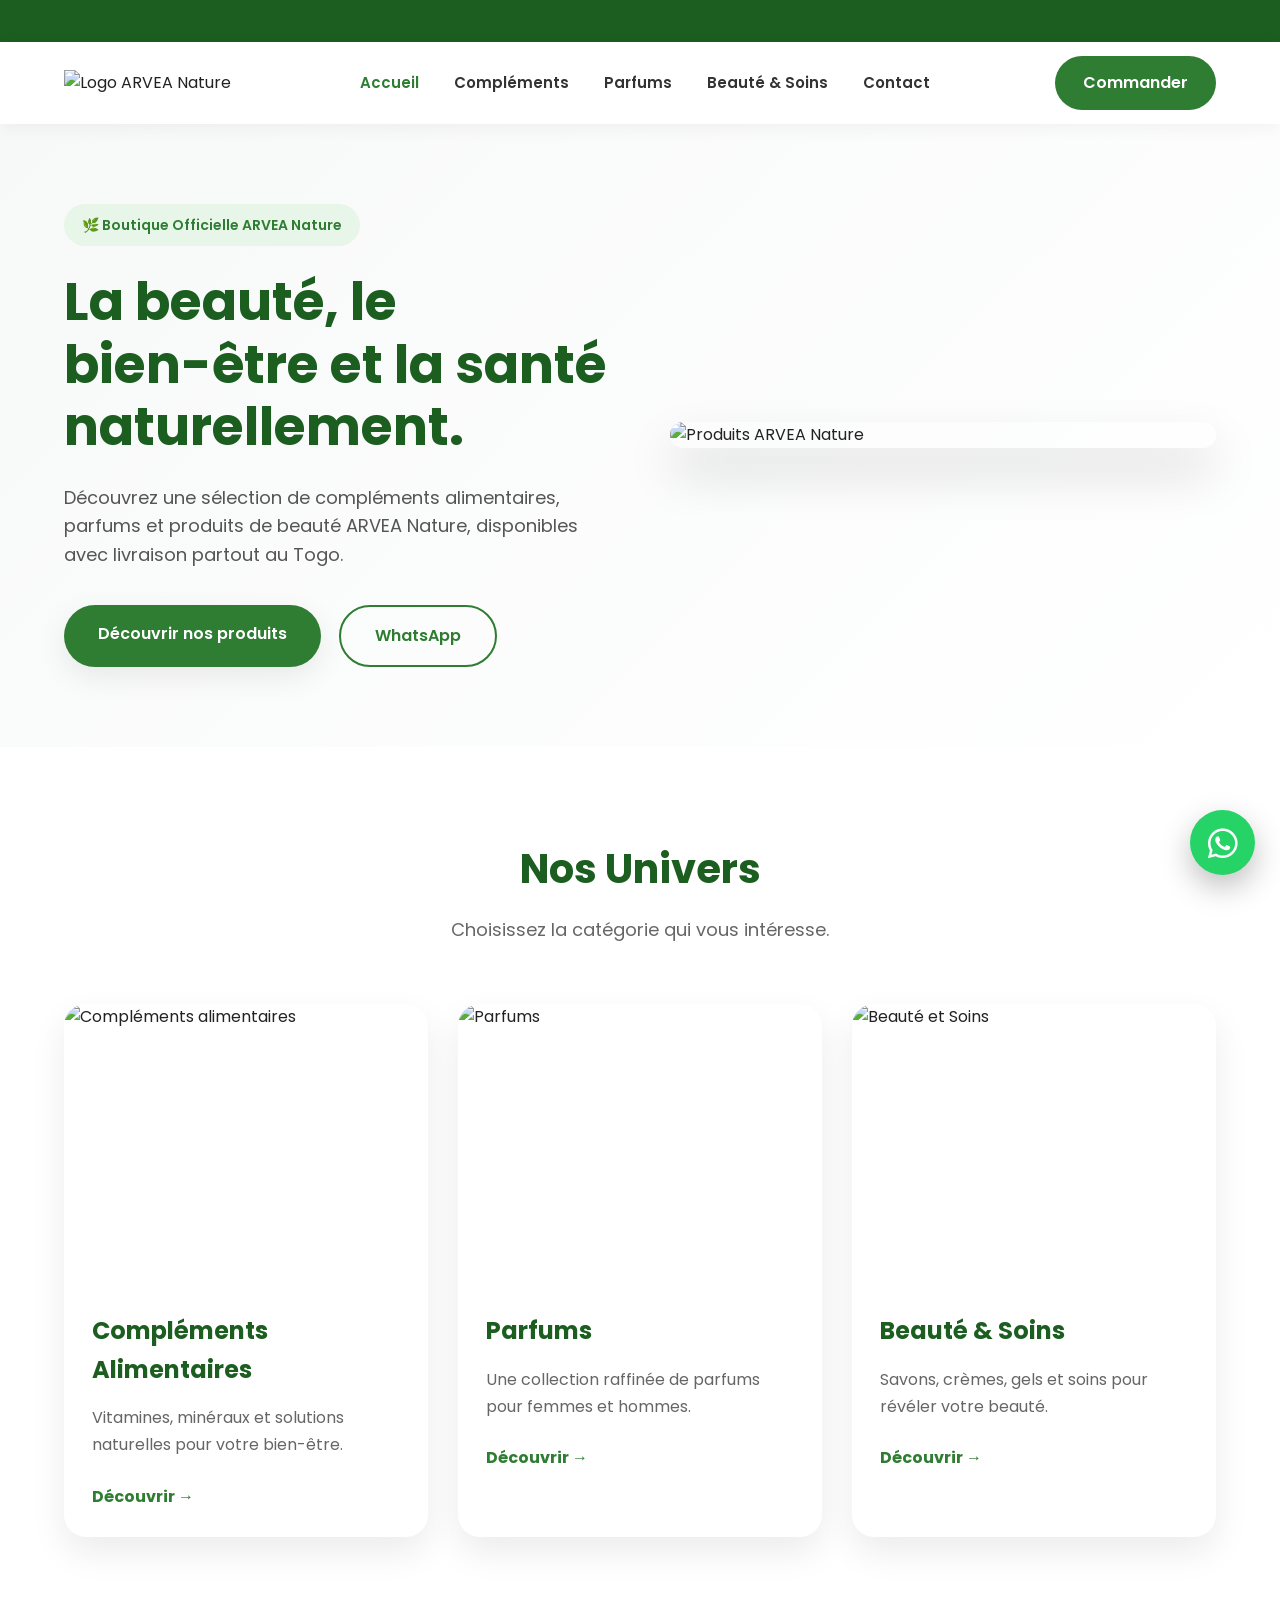
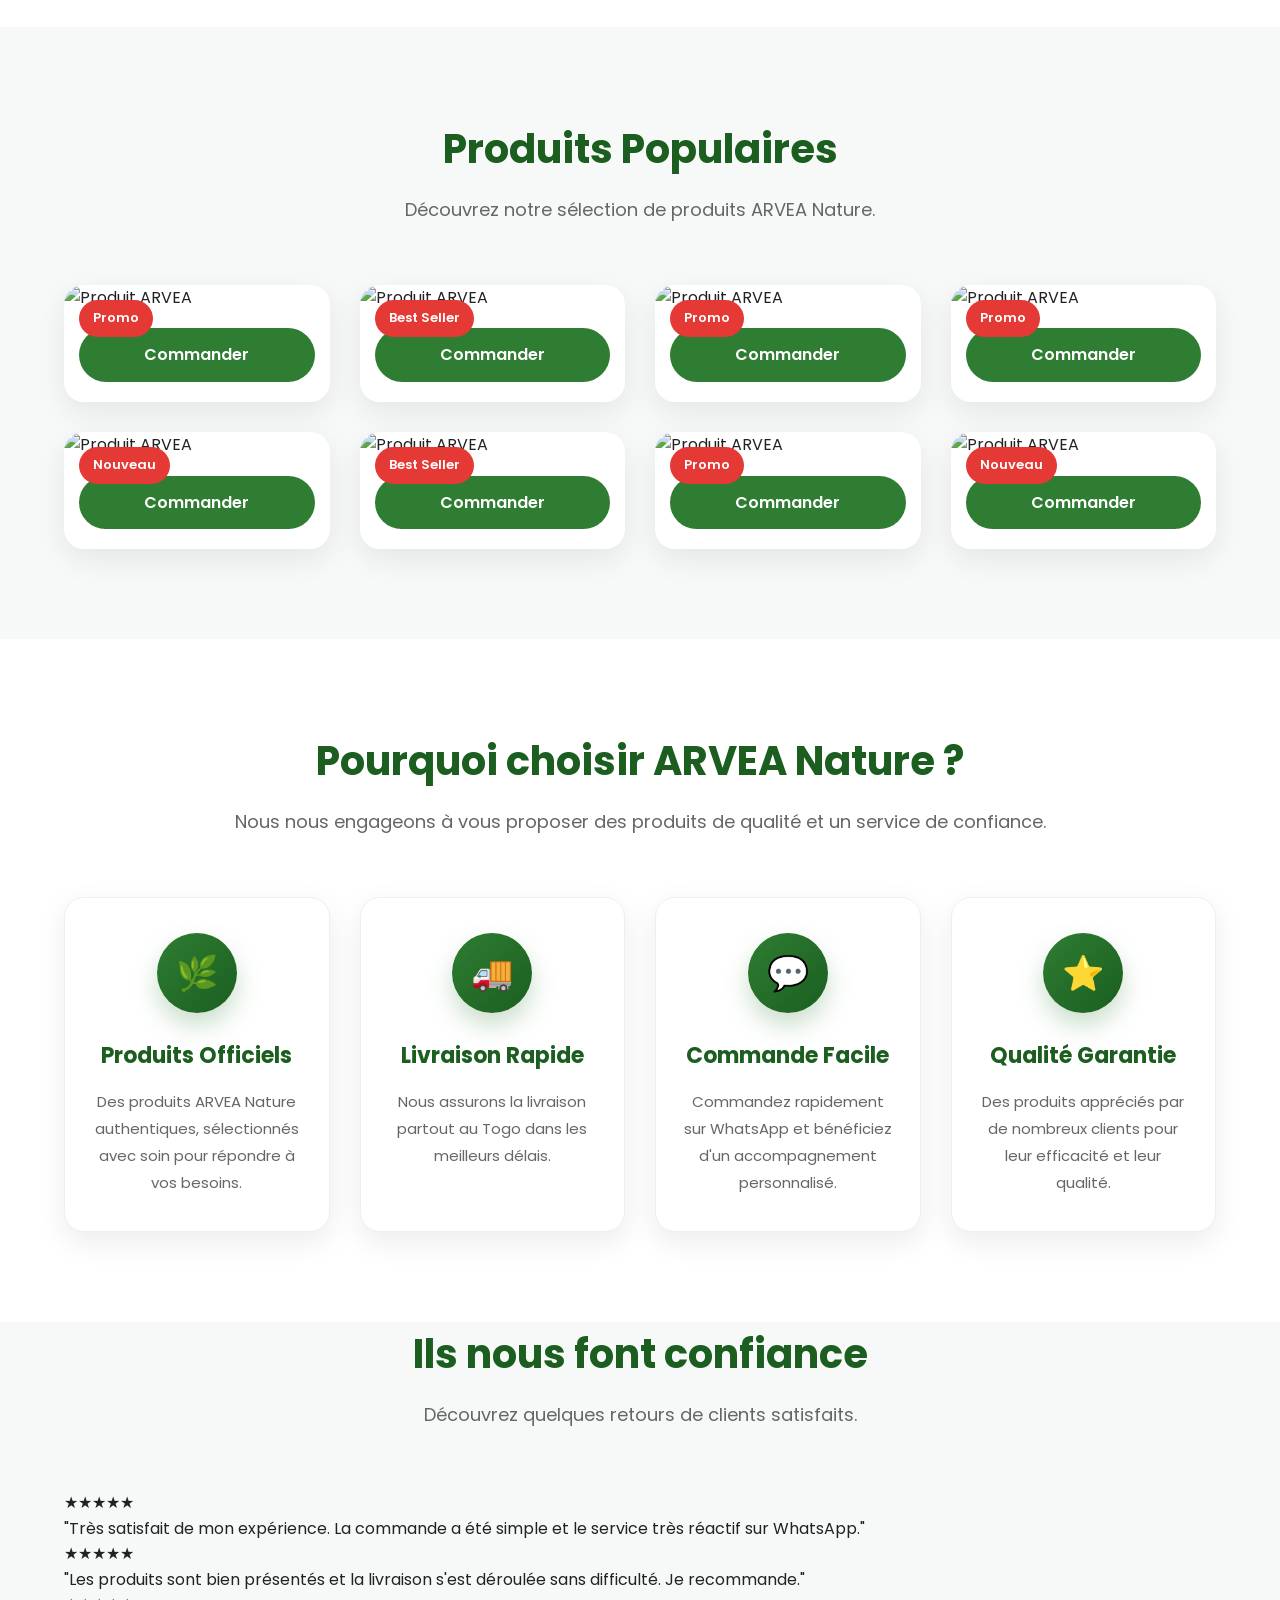
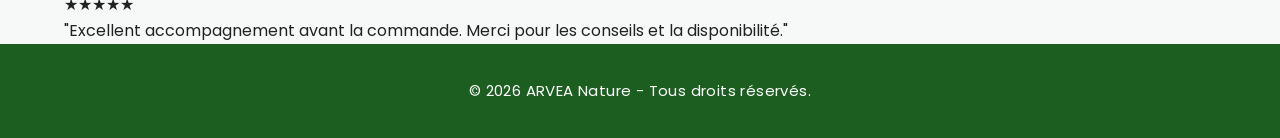
==== index.html @ e583e9f9 "Create testimonials section in index.html Added a testimonials section with client feedback." ====
<!DOCTYPE html>
<html lang="fr">

<head>

    <meta charset="UTF-8">

    <meta name="viewport" content="width=device-width, initial-scale=1.0">

    <meta name="description"
        content="Boutique officielle ARVEA Nature - Compléments alimentaires, parfums et produits de beauté.">

    <title>ARVEA Nature | Boutique Officielle</title>

    <!-- Google Font -->

    <link rel="preconnect" href="https://fonts.googleapis.com">

    <link rel="preconnect" href="https://fonts.gstatic.com" crossorigin>

    <link href="https://fonts.googleapis.com/css2?family=Poppins:wght@300;400;500;600;700;800&display=swap"
        rel="stylesheet">

    <!-- Font Awesome -->

    <link rel="stylesheet"
        href="https://cdnjs.cloudflare.com/ajax/libs/font-awesome/6.7.2/css/all.min.css">

    <!-- CSS -->

    <link rel="stylesheet" href="style.css">

</head>

<body>

    <!-- ========================= -->
    <!-- TOP BAR -->
    <!-- ========================= -->

    <div class="top-bar">

        <div class="marquee">

            🚚 Livraison partout au Togo et en Afrique • 💳 Paiement via Orange Money • 📱 Commande rapide sur WhatsApp

        </div>

    </div>

    <!-- ========================= -->
    <!-- HEADER -->
    <!-- ========================= -->

    <header class="header">

        <div class="container">

            <a href="index.html" class="logo">

                <img src="https://d1yei2z3i6k35z.cloudfront.net/18235197/6a51759d846155.13792058_Capture_d_%C3%A9cran_2026-07-10_223026-removebg-preview.png"
                    alt="Logo ARVEA Nature">

            </a>

            <nav class="navbar">

                <ul>

                    <li><a href="index.html" class="active">Accueil</a></li>

                    <li><a href="complements.html">Compléments</a></li>

                    <li><a href="parfums.html">Parfums</a></li>

                    <li><a href="beaute.html">Beauté & Soins</a></li>

                    <li><a href="contact.html">Contact</a></li>

                </ul>

            </nav>

            <a href="https://wa.me/22898530693" class="btn-header">

                Commander

            </a>

            <div class="menu-toggle">

                <i class="fas fa-bars"></i>

            </div>

        </div>

    </header>

    <!-- ========================= -->
    <!-- HERO -->
    <!-- ========================= -->

    <section class="hero">

        <div class="container hero-grid">

            <div class="hero-text">

                <span class="hero-badge">

                    🌿 Boutique Officielle ARVEA Nature

                </span>

                <h1>

                    La beauté, le bien-être et la santé naturellement.

                </h1>

                <p>

                    Découvrez une sélection de compléments alimentaires,
                    parfums et produits de beauté ARVEA Nature,
                    disponibles avec livraison partout au Togo.

                </p>

                <div class="hero-buttons">

                    <a href="complements.html" class="btn-primary">

                        Découvrir nos produits

                    </a>

                    <a href="https://wa.me/22898530693?text=Bonjour,%20je%20souhaite%20commander%20des%20produits%20ARVEA."
                        class="btn-secondary">

                        WhatsApp

                    </a>

                </div>

            </div>

            <div class="hero-image">

                <img src="https://d1yei2z3i6k35z.cloudfront.net/18235197/6a516822abced1.46729164_Captured%C3%A9cran2026-07-10183554.png"
                    alt="Produits ARVEA Nature">

            </div>

        </div>

    </section>

    <!-- ========================= -->
    <!-- CATEGORIES -->
    <!-- ========================= -->

    <section class="categories">

        <div class="container">

            <div class="section-title">

                <h2>Nos Univers</h2>

                <p>

                    Choisissez la catégorie qui vous intéresse.

                </p>

            </div>

            <div class="categories-grid">

                <!-- Compléments -->

                <a href="complements.html" class="category-card">

                    <img src="https://d1yei2z3i6k35z.cloudfront.net/18235197/6a5167ba910581.39737649_1.png"
                        alt="Compléments alimentaires">

                    <div class="category-content">

                        <h3>Compléments Alimentaires</h3>

                        <p>

                            Vitamines, minéraux et solutions naturelles pour votre bien-être.

                        </p>

                        <span>

                            Découvrir →

                        </span>

                    </div>

                </a>

                <!-- Parfums -->

                <a href="parfums.html" class="category-card">

                    <img src="https://d1yei2z3i6k35z.cloudfront.net/18235197/6a51682a87dfc5.06945783_SERVICE9.png"
                        alt="Parfums">

                    <div class="category-content">

                        <h3>Parfums</h3>

                        <p>

                            Une collection raffinée de parfums pour femmes et hommes.

                        </p>

                        <span>

                            Découvrir →

                        </span>

                    </div>

                </a>

                <!-- Beauté -->

                <a href="beaute.html" class="category-card">

                    <img src="https://d1yei2z3i6k35z.cloudfront.net/18235197/6a5168255b68c4.25529512_PROMOS5.png"
                        alt="Beauté et Soins">

                    <div class="category-content">

                        <h3>Beauté & Soins</h3>

                        <p>

                            Savons, crèmes, gels et soins pour révéler votre beauté.

                        </p>

                        <span>

                            Découvrir →

                        </span>

                    </div>

                </a>

            </div>

        </div>

    </section>
<!-- ========================= -->
<!-- PRODUITS POPULAIRES -->
<!-- ========================= -->

<section class="products">

    <div class="container">

        <div class="section-title">

            <h2>Produits Populaires</h2>

            <p>
                Découvrez notre sélection de produits ARVEA Nature.
            </p>

        </div>

        <div class="products-grid">

            <!-- Produit 1 -->

            <div class="product-card">

                <span class="badge-product">Promo</span>

                <img src="https://d1yei2z3i6k35z.cloudfront.net/18235197/6a516821efdbf4.58122501_Captured%C3%A9cran2026-07-08204516.png"
                    alt="Produit ARVEA">

                <a href="https://wa.me/22898530693?text=Bonjour,%20je%20souhaite%20commander%20ce%20produit."
                    class="product-btn">

                    Commander

                </a>

            </div>

            <!-- Produit 2 -->

            <div class="product-card">

                <span class="badge-product">Best Seller</span>

                <img src="https://d1yei2z3i6k35z.cloudfront.net/18235197/6a516821c893d1.35101778_Captured%C3%A9cran2026-07-08125105.png"
                    alt="Produit ARVEA">

                <a href="https://wa.me/22898530693?text=Bonjour,%20je%20souhaite%20commander%20ce%20produit."
                    class="product-btn">

                    Commander

                </a>

            </div>

            <!-- Produit 3 -->

            <div class="product-card">

                <span class="badge-product">Promo</span>

                <img src="https://d1yei2z3i6k35z.cloudfront.net/18235197/6a51681dcb7792.44714855_Captured%C3%A9cran2026-07-08124915.png"
                    alt="Produit ARVEA">

                <a href="https://wa.me/22898530693?text=Bonjour,%20je%20souhaite%20commander%20ce%20produit."
                    class="product-btn">

                    Commander

                </a>

            </div>

            <!-- Produit 4 -->

            <div class="product-card">

                <span class="badge-product">Promo</span>

                <img src="https://d1yei2z3i6k35z.cloudfront.net/18235197/6a516803d21889.00391906_Captured%C3%A9cran2026-07-08124733.png"
                    alt="Produit ARVEA">

                <a href="https://wa.me/22898530693?text=Bonjour,%20je%20souhaite%20commander%20ce%20produit."
                    class="product-btn">

                    Commander

                </a>

            </div>

            <!-- Produit 5 -->

            <div class="product-card">

                <span class="badge-product">Nouveau</span>

                <img src="https://d1yei2z3i6k35z.cloudfront.net/18235197/6a5167fc2c3ea6.64018022_Captured%C3%A9cran2026-07-08124559.png"
                    alt="Produit ARVEA">

                <a href="https://wa.me/22898530693?text=Bonjour,%20je%20souhaite%20commander%20ce%20produit."
                    class="product-btn">

                    Commander

                </a>

            </div>

            <!-- Produit 6 -->

            <div class="product-card">

                <span class="badge-product">Best Seller</span>

                <img src="https://d1yei2z3i6k35z.cloudfront.net/18235197/6a5167e305bcd2.45085469_Captured%C3%A9cran2026-07-08124043.png"
                    alt="Produit ARVEA">

                <a href="https://wa.me/22898530693?text=Bonjour,%20je%20souhaite%20commander%20ce%20produit."
                    class="product-btn">

                    Commander

                </a>

            </div>

            <!-- Produit 7 -->

            <div class="product-card">

                <span class="badge-product">Promo</span>

                <img src="https://d1yei2z3i6k35z.cloudfront.net/18235197/6a5167e2e6c421.94462316_Captured%C3%A9cran2026-07-08123655.png"
                    alt="Produit ARVEA">

                <a href="https://wa.me/22898530693?text=Bonjour,%20je%20souhaite%20commander%20ce%20produit."
                    class="product-btn">

                    Commander

                </a>

            </div>

            <!-- Produit 8 -->

            <div class="product-card">

                <span class="badge-product">Nouveau</span>

                <img src="https://d1yei2z3i6k35z.cloudfront.net/18235197/6a5167ba913256.57188955_Captured%C3%A9cran2026-07-08120129.png"
                    alt="Produit ARVEA">

                <a href="https://wa.me/22898530693?text=Bonjour,%20je%20souhaite%20commander%20ce%20produit."
                    class="product-btn">

                    Commander

                </a>

            </div>

        </div>

    </div>

</section>
    <!-- ========================= -->
<!-- POURQUOI CHOISIR ARVEA -->
<!-- ========================= -->

<section class="why-arvea">

    <div class="container">

        <div class="section-title">

            <h2>Pourquoi choisir ARVEA Nature ?</h2>

            <p>
                Nous nous engageons à vous proposer des produits de qualité et un service de confiance.
            </p>

        </div>

        <div class="why-grid">

            <div class="why-card">

                <div class="why-icon">
                    🌿
                </div>

                <h3>Produits Officiels</h3>

                <p>
                    Des produits ARVEA Nature authentiques, sélectionnés avec soin pour répondre à vos besoins.
                </p>

            </div>

            <div class="why-card">

                <div class="why-icon">
                    🚚
                </div>

                <h3>Livraison Rapide</h3>

                <p>
                    Nous assurons la livraison partout au Togo dans les meilleurs délais.
                </p>

            </div>

            <div class="why-card">

                <div class="why-icon">
                    💬
                </div>

                <h3>Commande Facile</h3>

                <p>
                    Commandez rapidement sur WhatsApp et bénéficiez d'un accompagnement personnalisé.
                </p>

            </div>

            <div class="why-card">

                <div class="why-icon">
                    ⭐
                </div>

                <h3>Qualité Garantie</h3>

                <p>
                    Des produits appréciés par de nombreux clients pour leur efficacité et leur qualité.
                </p>

            </div>

        </div>

    </div>

</section>
    <!-- ========================= -->
<!-- TEMOIGNAGES -->
<!-- ========================= -->

<section class="testimonials">

    <div class="container">

        <div class="section-title">

            <h2>Ils nous font confiance</h2>

            <p>

                Découvrez quelques retours de clients satisfaits.

            </p>

        </div>

        <div class="testimonials-grid">

            <div class="testimonial-card">

                <div class="stars">★★★★★</div>

                <p>

                    "Très satisfait de mon expérience. La commande a été simple et le service très réactif sur WhatsApp."

                </p>

            </div>

            <div class="testimonial-card">

                <div class="stars">★★★★★</div>

                <p>

                    "Les produits sont bien présentés et la livraison s'est déroulée sans difficulté. Je recommande."

                </p>

            </div>

            <div class="testimonial-card">

                <div class="stars">★★★★★</div>

                <p>

                    "Excellent accompagnement avant la commande. Merci pour les conseils et la disponibilité."

                </p>

            </div>

        </div>

    </div>

</section>
    <!-- ========================= -->
    <!-- FOOTER -->
    <!-- ========================= -->

    <footer class="footer">

        <div class="container">

            <p>

                © 2026 ARVEA Nature - Tous droits réservés.

            </p>

        </div>

    </footer>

    <script src="script.js"></script>

</body>

</html>
---- style.css ----
/* =====================================================
   ARVEA NATURE
   STYLE.CSS
   VERSION 1
===================================================== */

/* ==========================
   RESET
========================== */

*{
    margin:0;
    padding:0;
    box-sizing:border-box;
}

html{
    scroll-behavior:smooth;
}

body{
    font-family:'Poppins',sans-serif;
    background:#F7F9F8;
    color:#222;
    line-height:1.6;
}

img{
    max-width:100%;
    display:block;
}

a{
    text-decoration:none;
    color:inherit;
}

ul{
    list-style:none;
}

/* ==========================
   VARIABLES
========================== */

:root{

    --green:#2E7D32;
    --green-dark:#1B5E20;
    --light:#F7F9F8;
    --white:#FFFFFF;
    --text:#222222;
    --shadow:0 10px 30px rgba(0,0,0,.08);
    --radius:18px;
    --transition:.35s ease;

}

/* ==========================
   CONTAINER
========================== */

.container{

    width:90%;
    max-width:1200px;
    margin:auto;

}

/* ==========================
   TOP BAR
========================== */

.top-bar{

    background:var(--green-dark);
    color:#fff;

    overflow:hidden;

    height:42px;

    display:flex;

    align-items:center;

    white-space:nowrap;

}

.marquee{

    display:inline-block;

    padding-left:100%;

    animation:marquee 18s linear infinite;

    font-size:14px;

    font-weight:500;

}

@keyframes marquee{

    0%{

        transform:translateX(0);

    }

    100%{

        transform:translateX(-180%);

    }

}

/* ==========================
   HEADER
========================== */

.header{

    position:sticky;

    top:0;

    z-index:999;

    background:#fff;

    box-shadow:0 4px 18px rgba(0,0,0,.05);

}

.header .container{

    display:flex;

    align-items:center;

    justify-content:space-between;

    min-height:82px;

}

.logo img{

    width:170px;

}

/* ==========================
   NAVIGATION
========================== */

.navbar ul{

    display:flex;

    align-items:center;

    gap:35px;

}

.navbar a{

    font-size:15px;

    font-weight:600;

    color:#333;

    transition:var(--transition);

}

.navbar a:hover{

    color:var(--green);

}

.navbar .active{

    color:var(--green);

}

/* ==========================
   HEADER BUTTON
========================== */

.btn-header{

    background:var(--green);

    color:#fff;

    padding:14px 28px;

    border-radius:50px;

    font-weight:600;

    transition:var(--transition);

}

.btn-header:hover{

    background:var(--green-dark);

    transform:translateY(-2px);

}

/* ==========================
   MENU MOBILE
========================== */

.menu-toggle{

    display:none;

    font-size:26px;

    cursor:pointer;

}

/* =====================================================
   HERO
===================================================== */

.hero{

    padding:80px 0;

    background:linear-gradient(135deg,#F7F9F8 0%,#FFFFFF 100%);

}

.hero-grid{

    display:grid;

    grid-template-columns:1fr 1fr;

    align-items:center;

    gap:60px;

}

.hero-text{

    animation:fadeLeft .8s ease;

}

.hero-badge{

    display:inline-block;

    background:#E8F5E9;

    color:var(--green);

    padding:10px 18px;

    border-radius:50px;

    font-weight:600;

    font-size:14px;

    margin-bottom:25px;

}

.hero h1{

    font-size:52px;

    line-height:1.2;

    color:var(--green-dark);

    margin-bottom:25px;

    font-weight:700;

}

.hero p{

    font-size:18px;

    color:#555;

    margin-bottom:35px;

}

.hero-buttons{

    display:flex;

    gap:18px;

    flex-wrap:wrap;

}

.btn-primary{

    background:var(--green);

    color:#fff;

    padding:16px 34px;

    border-radius:50px;

    font-weight:600;

    transition:var(--transition);

    box-shadow:var(--shadow);

}

.btn-primary:hover{

    background:var(--green-dark);

    transform:translateY(-4px);

}

.btn-secondary{

    border:2px solid var(--green);

    color:var(--green);

    padding:16px 34px;

    border-radius:50px;

    font-weight:600;

    transition:var(--transition);

}

.btn-secondary:hover{

    background:var(--green);

    color:#fff;

}

.hero-image{

    animation:fadeRight .8s ease;

}

.hero-image img{

    width:100%;

    border-radius:25px;

    box-shadow:0 25px 50px rgba(0,0,0,.15);

    transition:.5s;

}

.hero-image img:hover{

    transform:scale(1.03);

}

/* ==========================
   ANIMATIONS
========================== */

@keyframes fadeLeft{

    from{

        opacity:0;

        transform:translateX(-40px);

    }

    to{

        opacity:1;

        transform:translateX(0);

    }

}

@keyframes fadeRight{

    from{

        opacity:0;

        transform:translateX(40px);

    }

    to{

        opacity:1;

        transform:translateX(0);

    }

}

/* ==========================
   HERO RESPONSIVE
========================== */

@media(max-width:991px){

    .hero{

        padding:60px 0;

    }

    .hero-grid{

        grid-template-columns:1fr;

        text-align:center;

    }

    .hero h1{

        font-size:40px;

    }

    .hero-buttons{

        justify-content:center;

    }

}

@media(max-width:768px){

    .hero h1{

        font-size:32px;

    }

    .hero p{

        font-size:16px;

    }

    .hero-image{

        margin-top:30px;

    }

}

@media(max-width:480px){

    .hero{

        padding:45px 0;

    }

    .hero h1{

        font-size:28px;

    }

    .hero-buttons{

        flex-direction:column;

    }

    .btn-primary,

    .btn-secondary{

        width:100%;

        text-align:center;

    }

}

/* =====================================================
   CATEGORIES
===================================================== */

.categories{

    padding:90px 0;

    background:#ffffff;

}

.section-title{

    text-align:center;

    margin-bottom:60px;

}

.section-title h2{

    font-size:40px;

    color:var(--green-dark);

    margin-bottom:15px;

    font-weight:700;

}

.section-title p{

    color:#666;

    font-size:18px;

}

.categories-grid{

    display:grid;

    grid-template-columns:repeat(3,1fr);

    gap:30px;

}

.category-card{

    background:#fff;

    border-radius:22px;

    overflow:hidden;

    box-shadow:0 15px 35px rgba(0,0,0,.08);

    transition:all .35s ease;

}

.category-card:hover{

    transform:translateY(-10px);

    box-shadow:0 25px 50px rgba(0,0,0,.15);

}

.category-card img{

    width:100%;

    height:280px;

    object-fit:cover;

    transition:.45s;

}

.category-card:hover img{

    transform:scale(1.06);

}

.category-content{

    padding:28px;

}

.category-content h3{

    font-size:24px;

    color:var(--green-dark);

    margin-bottom:15px;

}

.category-content p{

    color:#666;

    margin-bottom:25px;

    line-height:1.7;

}

.category-content span{

    display:inline-block;

    color:var(--green);

    font-weight:700;

    transition:.3s;

}

.category-card:hover span{

    transform:translateX(8px);

}

/* =====================================================
   FOOTER
===================================================== */

.footer{

    background:var(--green-dark);

    color:#fff;

    padding:35px 0;

    text-align:center;

}

.footer p{

    font-size:15px;

    letter-spacing:.4px;

}

/* =====================================================
   RESPONSIVE
===================================================== */

@media (max-width:1100px){

    .categories-grid{

        grid-template-columns:repeat(2,1fr);

    }

}

@media (max-width:991px){

    .navbar{

        display:none;

    }

    .menu-toggle{

        display:block;

        color:var(--green-dark);

    }

    .btn-header{

        display:none;

    }

}

@media (max-width:768px){

    .categories{

        padding:70px 0;

    }

    .section-title h2{

        font-size:32px;

    }

    .section-title p{

        font-size:16px;

    }

    .categories-grid{

        grid-template-columns:1fr;

        gap:25px;

    }

    .category-card img{

        height:240px;

    }

}

@media (max-width:480px){

    .logo img{

        width:135px;

    }

    .top-bar{

        height:38px;

    }

    .marquee{

        font-size:13px;

    }

    .section-title h2{

        font-size:28px;

    }

    .category-content{

        padding:22px;

    }

    .category-content h3{

        font-size:22px;

    }

    .footer{

        padding:28px 0;

    }

}

/* =====================================================
   COMPLEMENT VERSION 1
===================================================== */

/* HEADER AU SCROLL */

.header-scroll{

    box-shadow:0 10px 30px rgba(0,0,0,.12);

    transition:.35s;

}

/* MENU MOBILE */

@media(max-width:991px){

    .navbar{

        position:absolute;

        top:82px;

        left:0;

        width:100%;

        background:#ffffff;

        display:none;

        padding:25px;

        box-shadow:0 12px 30px rgba(0,0,0,.08);

    }

    .navbar.mobile-active{

        display:block;

    }

    .navbar ul{

        display:flex;

        flex-direction:column;

        gap:20px;

    }

}

/* ANIMATIONS */

.hidden{

    opacity:0;

    transform:translateY(50px);

    transition:.8s;

}

.show{

    opacity:1;

    transform:translateY(0);

}

/* WHATSAPP FLOTTANT */

.whatsapp-float{

    position:fixed;

    right:25px;

    bottom:25px;

    width:65px;

    height:65px;

    border-radius:50%;

    background:#25D366;

    color:#fff;

    display:flex;

    justify-content:center;

    align-items:center;

    font-size:34px;

    box-shadow:0 12px 30px rgba(0,0,0,.25);

    z-index:99999;

    transition:.35s;

}

.whatsapp-float:hover{

    transform:scale(1.12);

}

/* PETITE ANIMATION */

.category-card{

    animation:fadeUp .8s ease;

}

@keyframes fadeUp{

    from{

        opacity:0;

        transform:translateY(30px);

    }

    to{

        opacity:1;

        transform:translateY(0);

    }

}

/* =====================================================
   PRODUITS POPULAIRES
===================================================== */

.products{

    padding:90px 0;

    background:#F7F9F8;

}

.products-grid{

    display:grid;

    grid-template-columns:repeat(4,1fr);

    gap:30px;

    margin-top:50px;

}

.product-card{

    background:#fff;

    border-radius:20px;

    overflow:hidden;

    box-shadow:0 10px 30px rgba(0,0,0,.08);

    transition:.35s ease;

    position:relative;

}

.product-card:hover{

    transform:translateY(-8px);

    box-shadow:0 20px 45px rgba(0,0,0,.15);

}

.product-card img{

    width:100%;

    display:block;

    transition:.4s;

}

.product-card:hover img{

    transform:scale(1.04);

}

.badge-product{

    position:absolute;

    top:15px;

    left:15px;

    background:#E53935;

    color:#fff;

    padding:8px 14px;

    border-radius:30px;

    font-size:13px;

    font-weight:600;

    z-index:2;

}

.product-btn{

    display:block;

    width:calc(100% - 30px);

    margin:18px auto 20px;

    text-align:center;

    background:var(--green);

    color:#fff;

    padding:14px;

    border-radius:50px;

    font-weight:600;

    transition:.35s;

}

.product-btn:hover{

    background:var(--green-dark);

    transform:translateY(-2px);

}

/* ==========================
   RESPONSIVE
========================== */

@media(max-width:1100px){

    .products-grid{

        grid-template-columns:repeat(3,1fr);

    }

}

@media(max-width:900px){

    .products-grid{

        grid-template-columns:repeat(2,1fr);

    }

}

@media(max-width:600px){

    .products{

        padding:70px 0;

    }

    .products-grid{

        grid-template-columns:1fr;

        gap:25px;

    }

}

/* =====================================================
   POURQUOI CHOISIR ARVEA
===================================================== */

.why-arvea{

    padding:90px 0;

    background:#ffffff;

}

.why-grid{

    display:grid;

    grid-template-columns:repeat(4,1fr);

    gap:30px;

    margin-top:50px;

}

.why-card{

    background:#fff;

    padding:35px 25px;

    text-align:center;

    border-radius:20px;

    box-shadow:0 10px 30px rgba(0,0,0,.08);

    transition:.35s ease;

    border:1px solid #edf1ee;

}

.why-card:hover{

    transform:translateY(-8px);

    box-shadow:0 20px 45px rgba(0,0,0,.15);

}

.why-icon{

    width:80px;

    height:80px;

    margin:0 auto 25px;

    border-radius:50%;

    background:linear-gradient(135deg,var(--green),var(--green-dark));

    display:flex;

    justify-content:center;

    align-items:center;

    font-size:34px;

    color:#fff;

    box-shadow:0 12px 25px rgba(46,125,50,.25);

}

.why-card h3{

    color:var(--green-dark);

    font-size:22px;

    margin-bottom:15px;

}

.why-card p{

    color:#666;

    line-height:1.8;

    font-size:15px;

}

/* ==========================
   RESPONSIVE
========================== */

@media(max-width:1100px){

    .why-grid{

        grid-template-columns:repeat(2,1fr);

    }

}

@media(max-width:650px){

    .why-arvea{

        padding:70px 0;

    }

    .why-grid{

        grid-template-columns:1fr;

        gap:25px;

    }

    .why-card{

        padding:30px 20px;

    }

    .why-icon{

        width:70px;

        height:70px;

        font-size:30px;

    }

    .why-card h3{

        font-size:20px;

    }

}
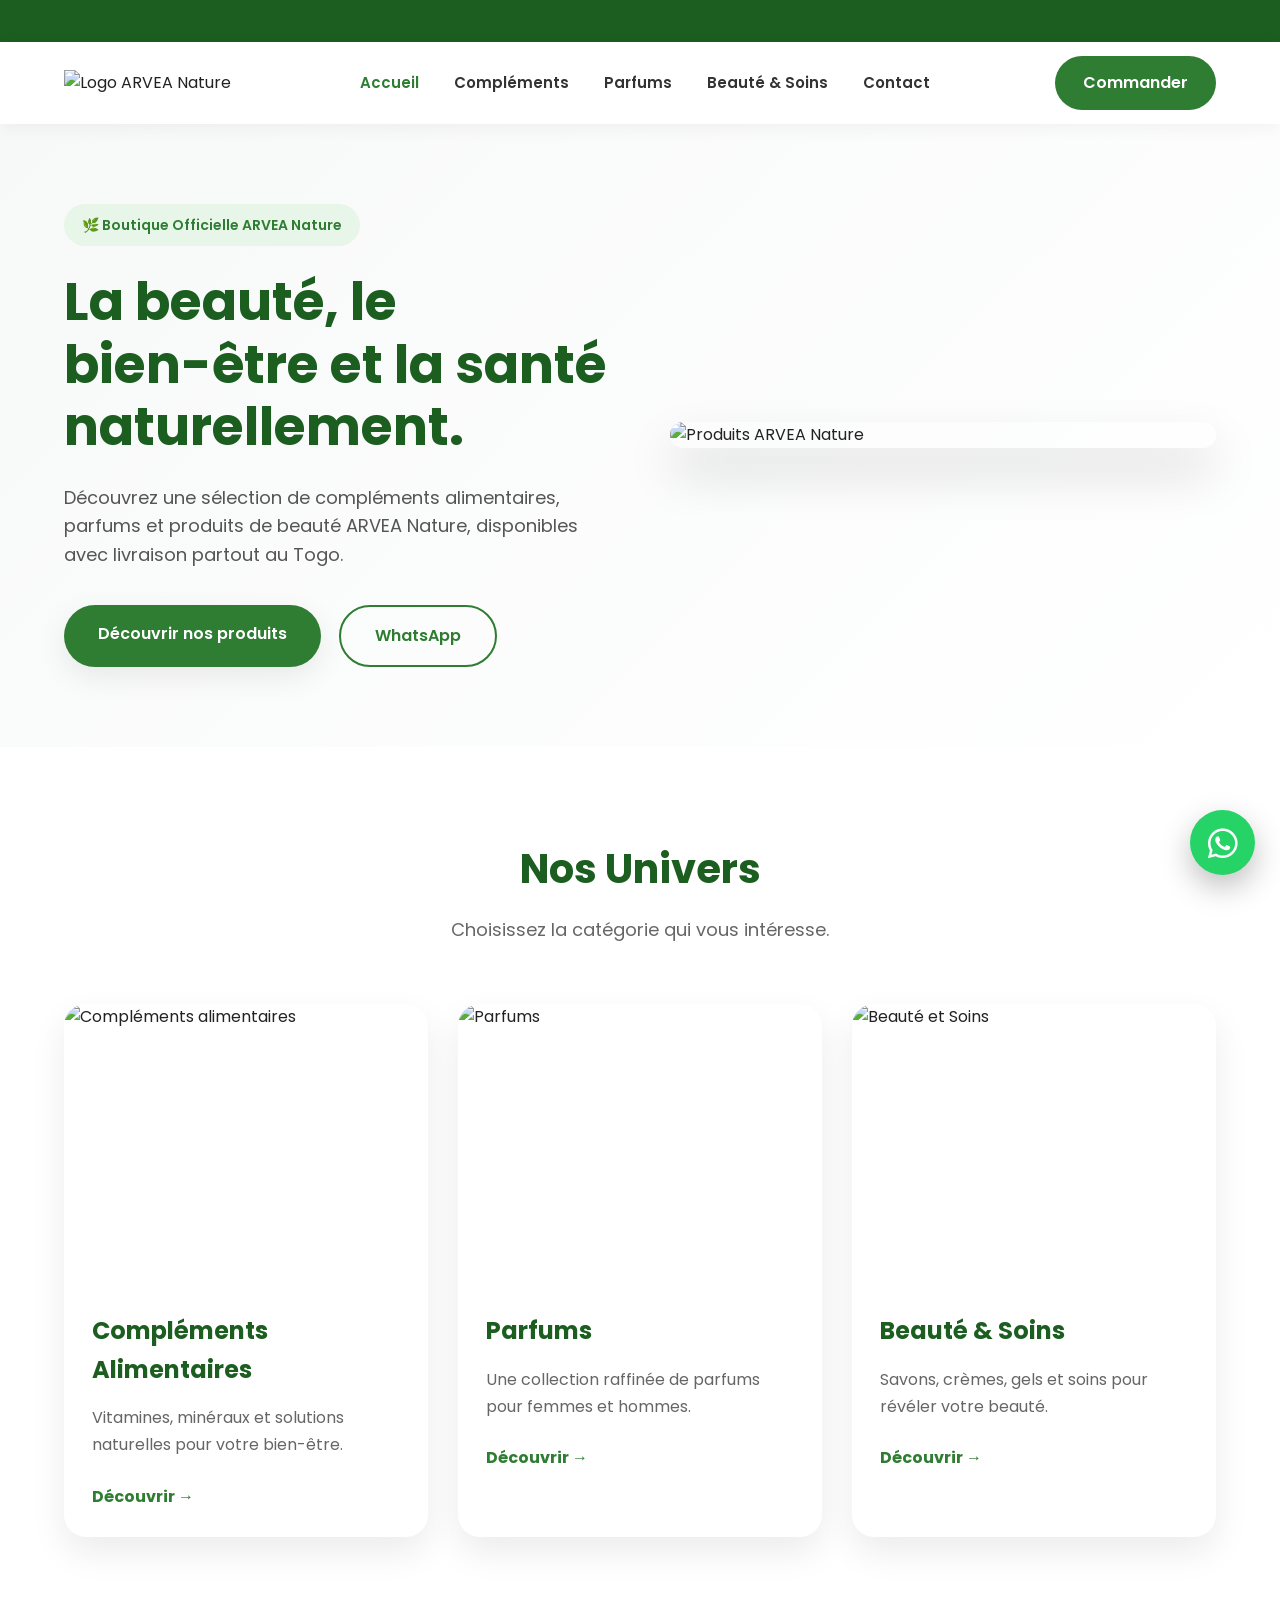
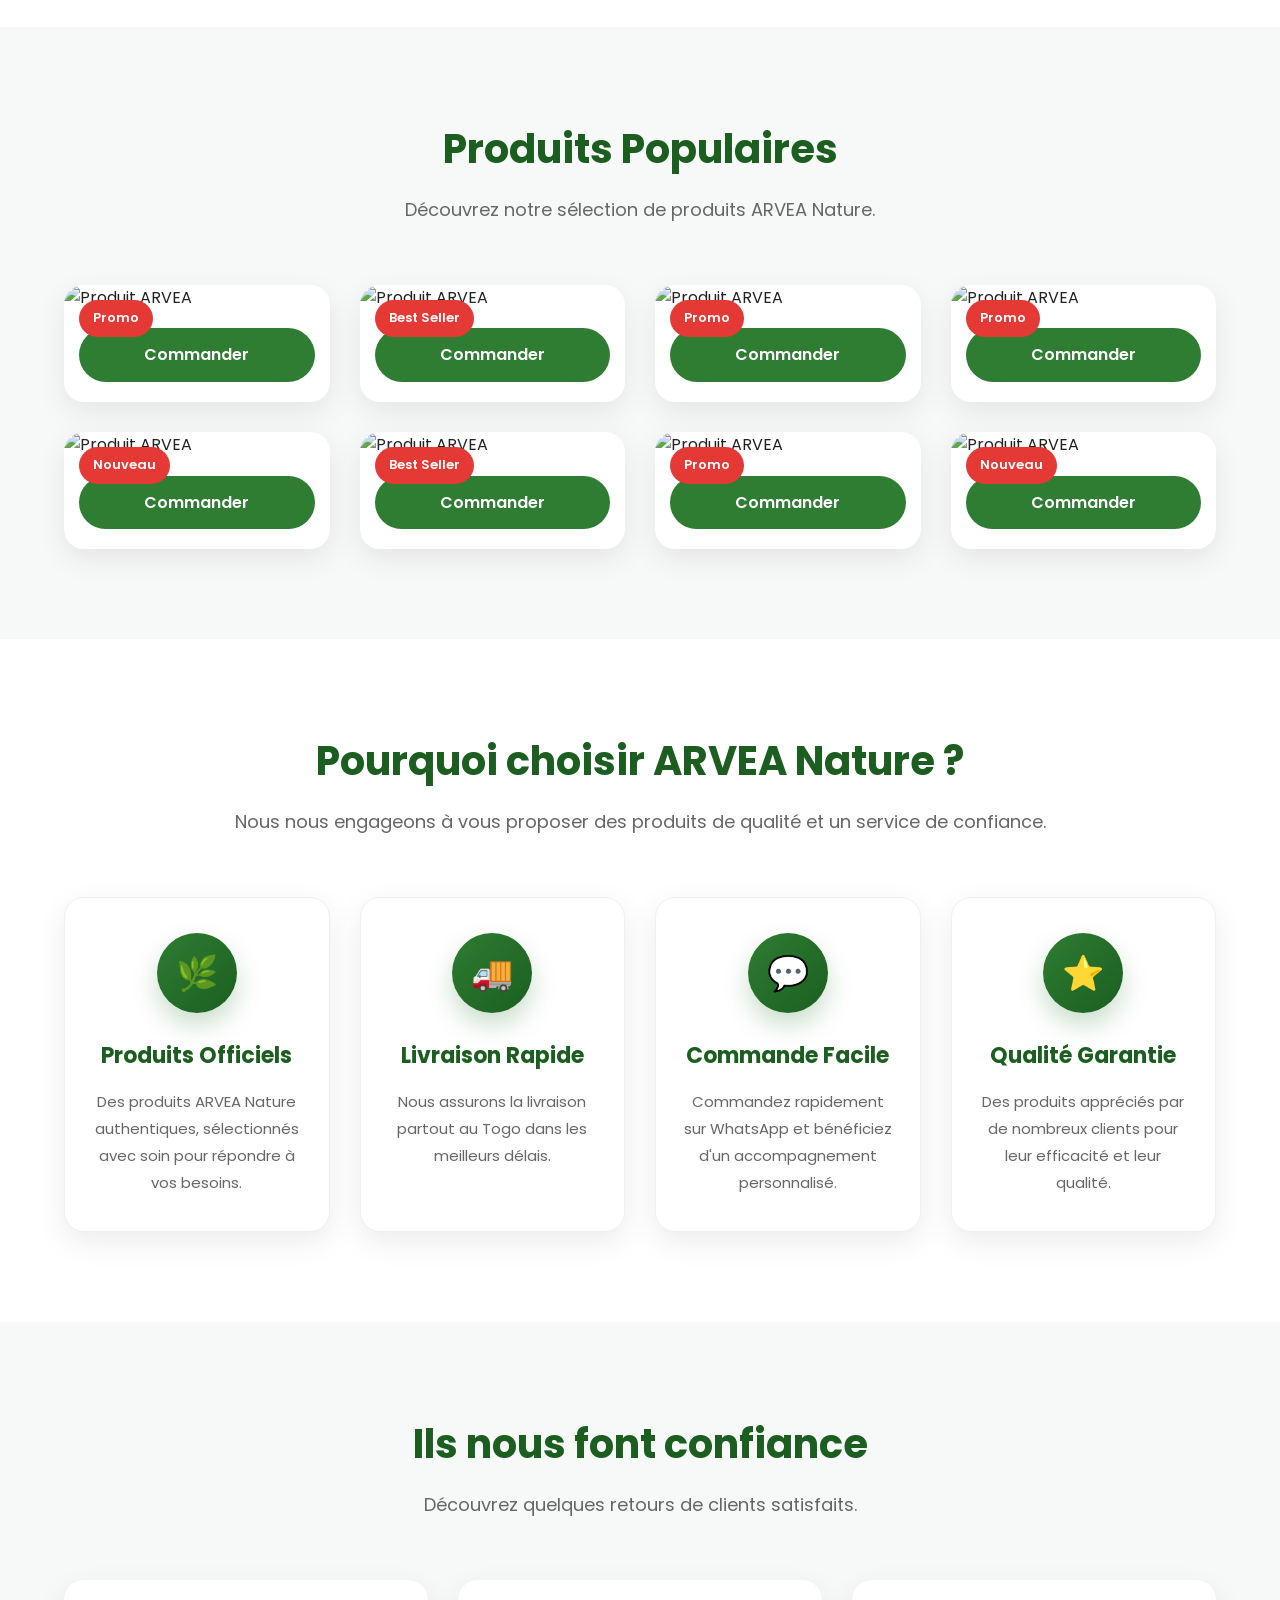
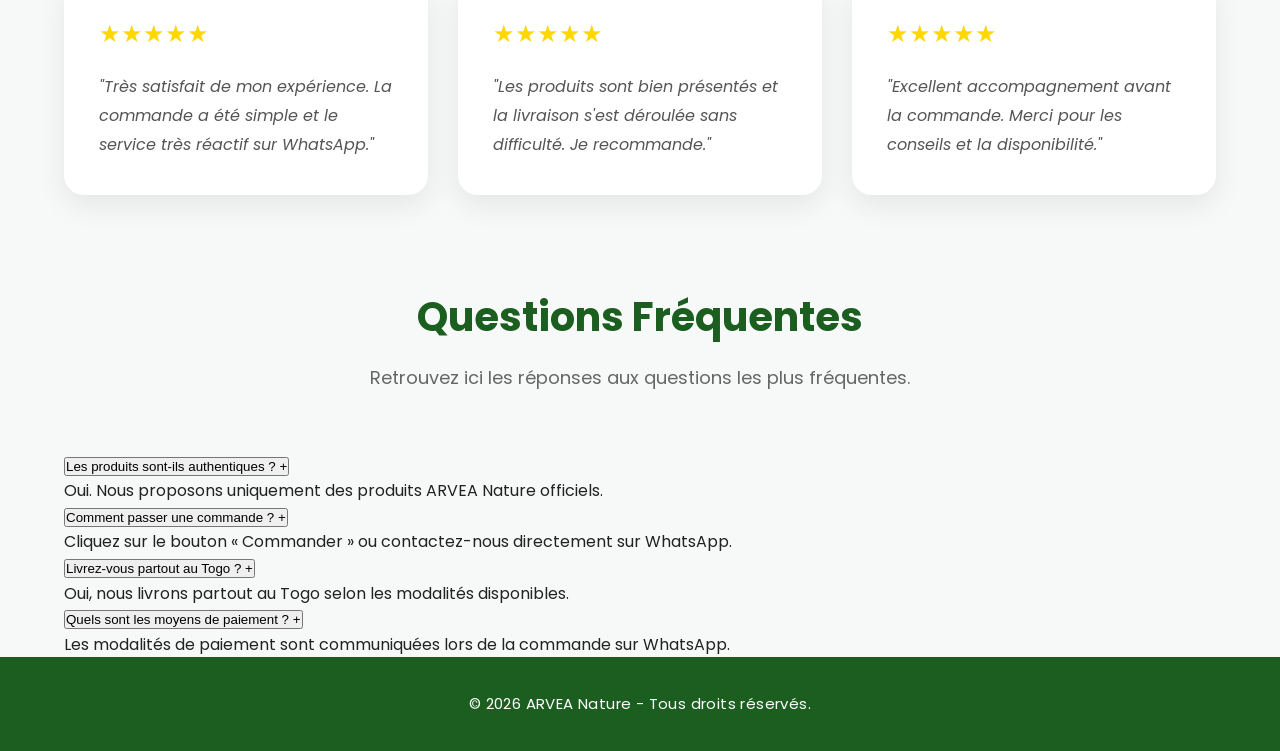
==== commit 678cf377: "Add FAQ section with common questions and answers" ====
--- a/index.html
+++ b/index.html
@@ -579,6 +579,121 @@
 
 </section>
     <!-- ========================= -->
+<!-- FAQ -->
+<!-- ========================= -->
+
+<section class="faq">
+
+    <div class="container">
+
+        <div class="section-title">
+
+            <h2>Questions Fréquentes</h2>
+
+            <p>
+
+                Retrouvez ici les réponses aux questions les plus fréquentes.
+
+            </p>
+
+        </div>
+
+        <div class="faq-container">
+
+            <div class="faq-item">
+
+                <button class="faq-question">
+
+                    Les produits sont-ils authentiques ?
+
+                    <span>+</span>
+
+                </button>
+
+                <div class="faq-answer">
+
+                    <p>
+
+                        Oui. Nous proposons uniquement des produits ARVEA Nature officiels.
+
+                    </p>
+
+                </div>
+
+            </div>
+
+            <div class="faq-item">
+
+                <button class="faq-question">
+
+                    Comment passer une commande ?
+
+                    <span>+</span>
+
+                </button>
+
+                <div class="faq-answer">
+
+                    <p>
+
+                        Cliquez sur le bouton « Commander » ou contactez-nous directement sur WhatsApp.
+
+                    </p>
+
+                </div>
+
+            </div>
+
+            <div class="faq-item">
+
+                <button class="faq-question">
+
+                    Livrez-vous partout au Togo ?
+
+                    <span>+</span>
+
+                </button>
+
+                <div class="faq-answer">
+
+                    <p>
+
+                        Oui, nous livrons partout au Togo selon les modalités disponibles.
+
+                    </p>
+
+                </div>
+
+            </div>
+
+            <div class="faq-item">
+
+                <button class="faq-question">
+
+                    Quels sont les moyens de paiement ?
+
+                    <span>+</span>
+
+                </button>
+
+                <div class="faq-answer">
+
+                    <p>
+
+                        Les modalités de paiement sont communiquées lors de la commande sur WhatsApp.
+
+                    </p>
+
+                </div>
+
+            </div>
+
+        </div>
+
+    </div>
+
+</section>
+    <!-- ========================= -->
     <!-- FOOTER -->
     <!-- ========================= -->
 
--- a/style.css
+++ b/style.css
@@ -1260,3 +1260,79 @@
     }
 
 }
+
+/* =====================================================
+   TEMOIGNAGES
+===================================================== */
+
+.testimonials{
+
+    padding:90px 0;
+
+    background:#F7F9F8;
+
+}
+
+.testimonials-grid{
+
+    display:grid;
+
+    grid-template-columns:repeat(3,1fr);
+
+    gap:30px;
+
+    margin-top:50px;
+
+}
+
+.testimonial-card{
+
+    background:#fff;
+
+    padding:35px;
+
+    border-radius:20px;
+
+    box-shadow:0 10px 30px rgba(0,0,0,.08);
+
+    transition:.35s ease;
+
+}
+
+.testimonial-card:hover{
+
+    transform:translateY(-8px);
+
+    box-shadow:0 20px 45px rgba(0,0,0,.15);
+
+}
+
+.stars{
+
+    color:#FFD700;
+
+    font-size:24px;
+
+    margin-bottom:20px;
+
+}
+
+.testimonial-card p{
+
+    color:#555;
+
+    line-height:1.8;
+
+    font-style:italic;
+
+}
+
+@media(max-width:900px){
+
+    .testimonials-grid{
+
+        grid-template-columns:1fr;
+
+    }
+
+}
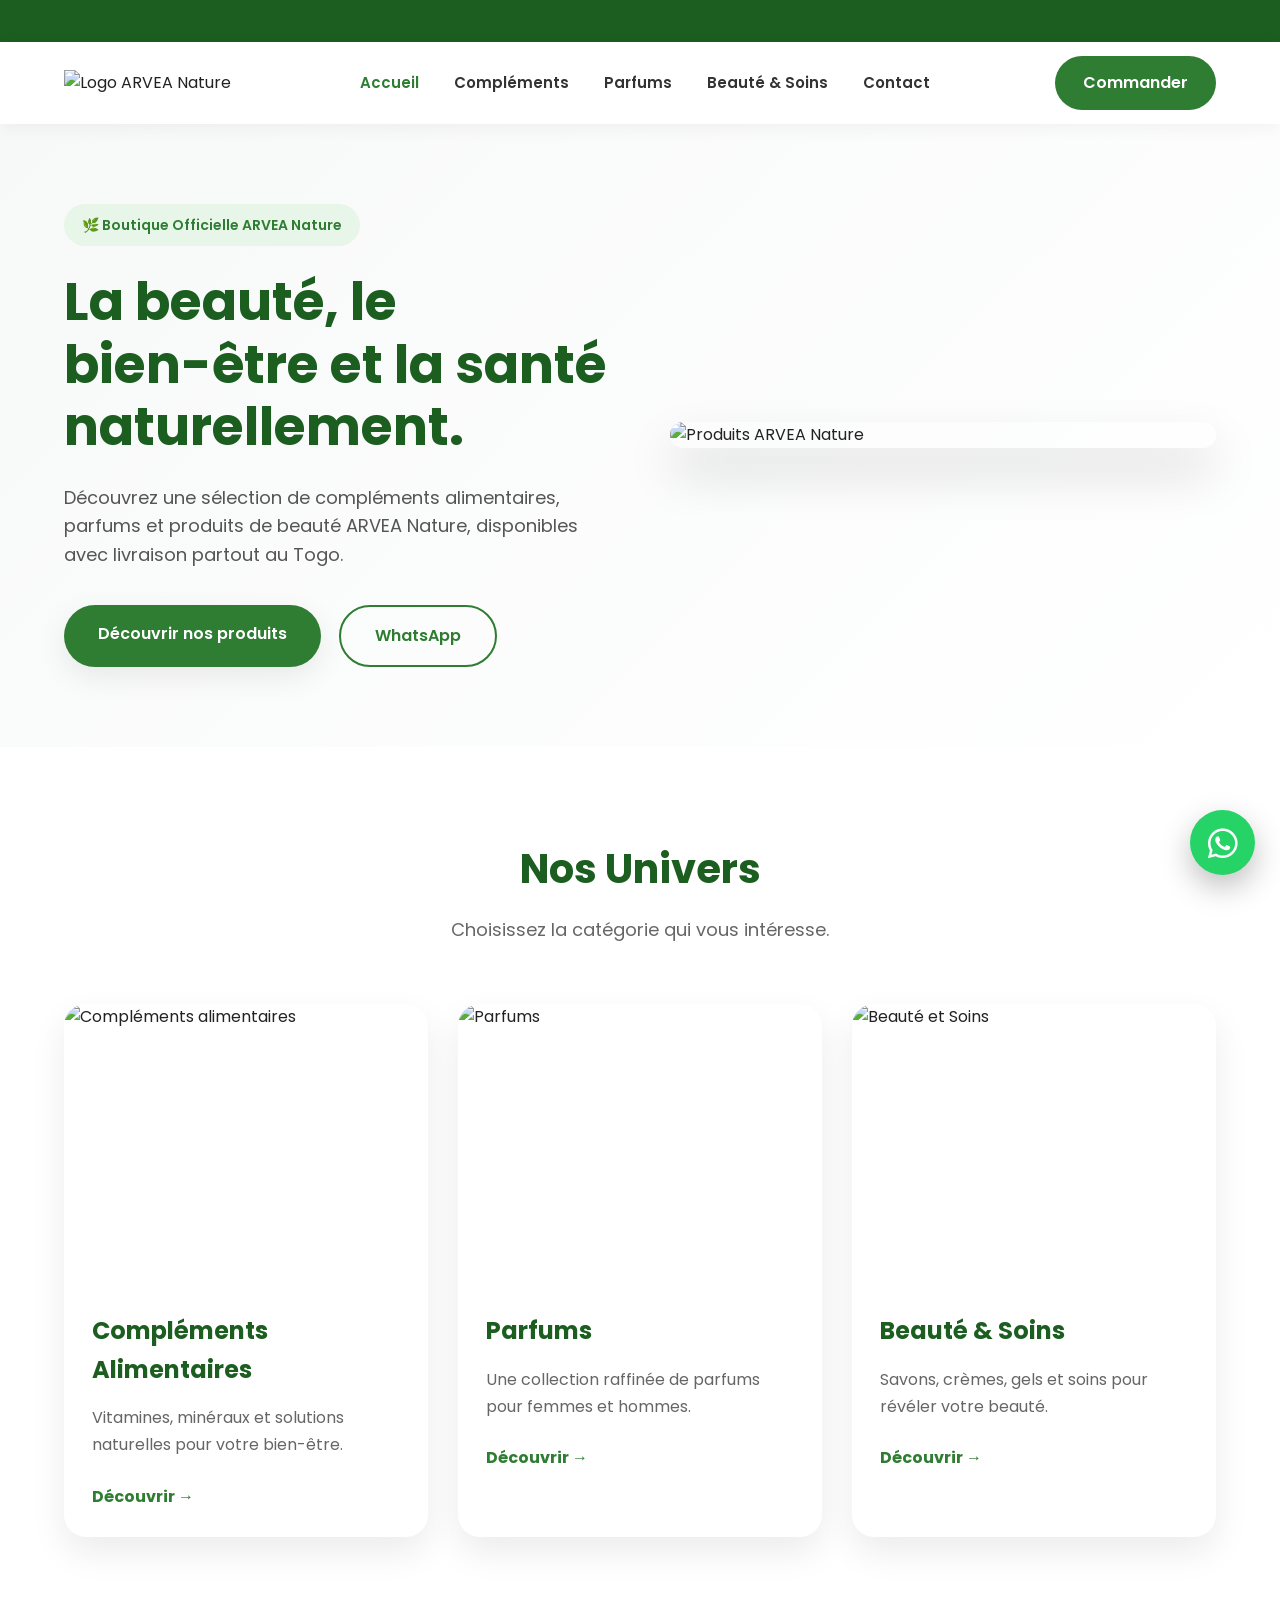
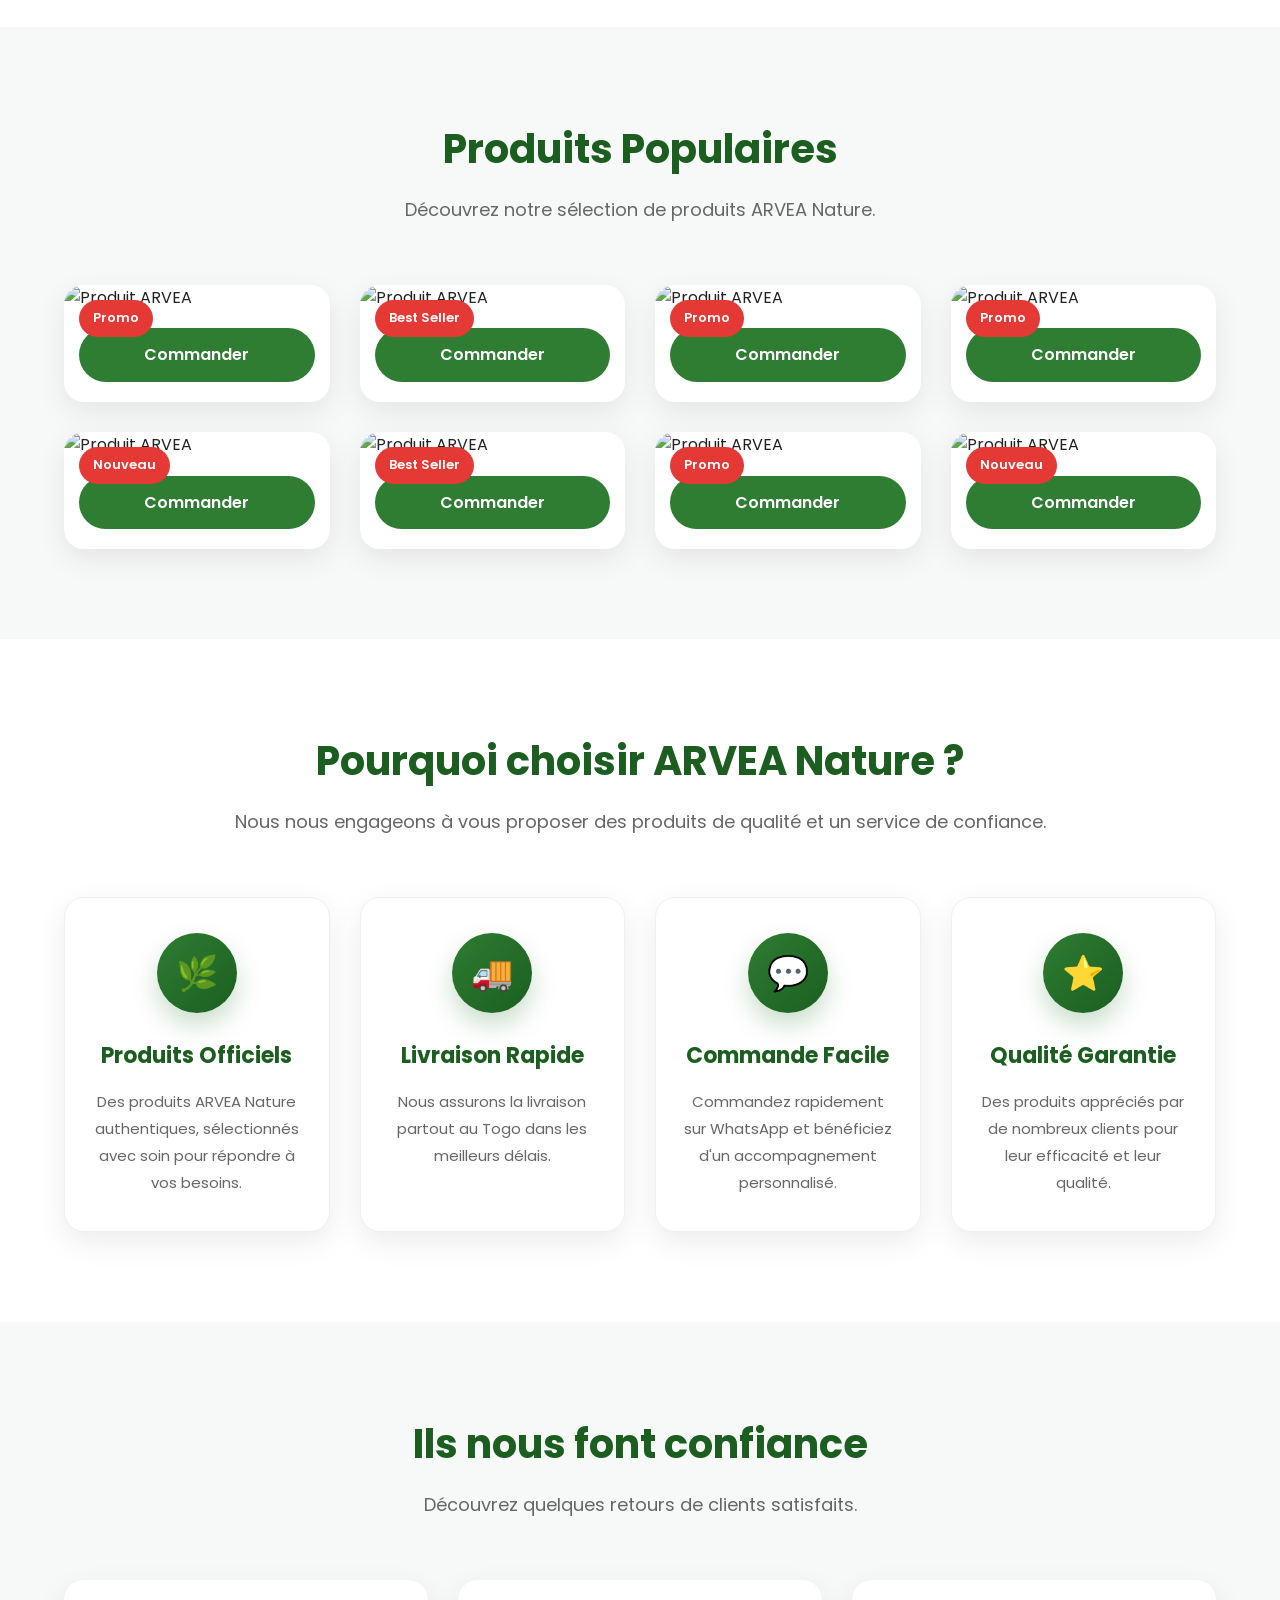
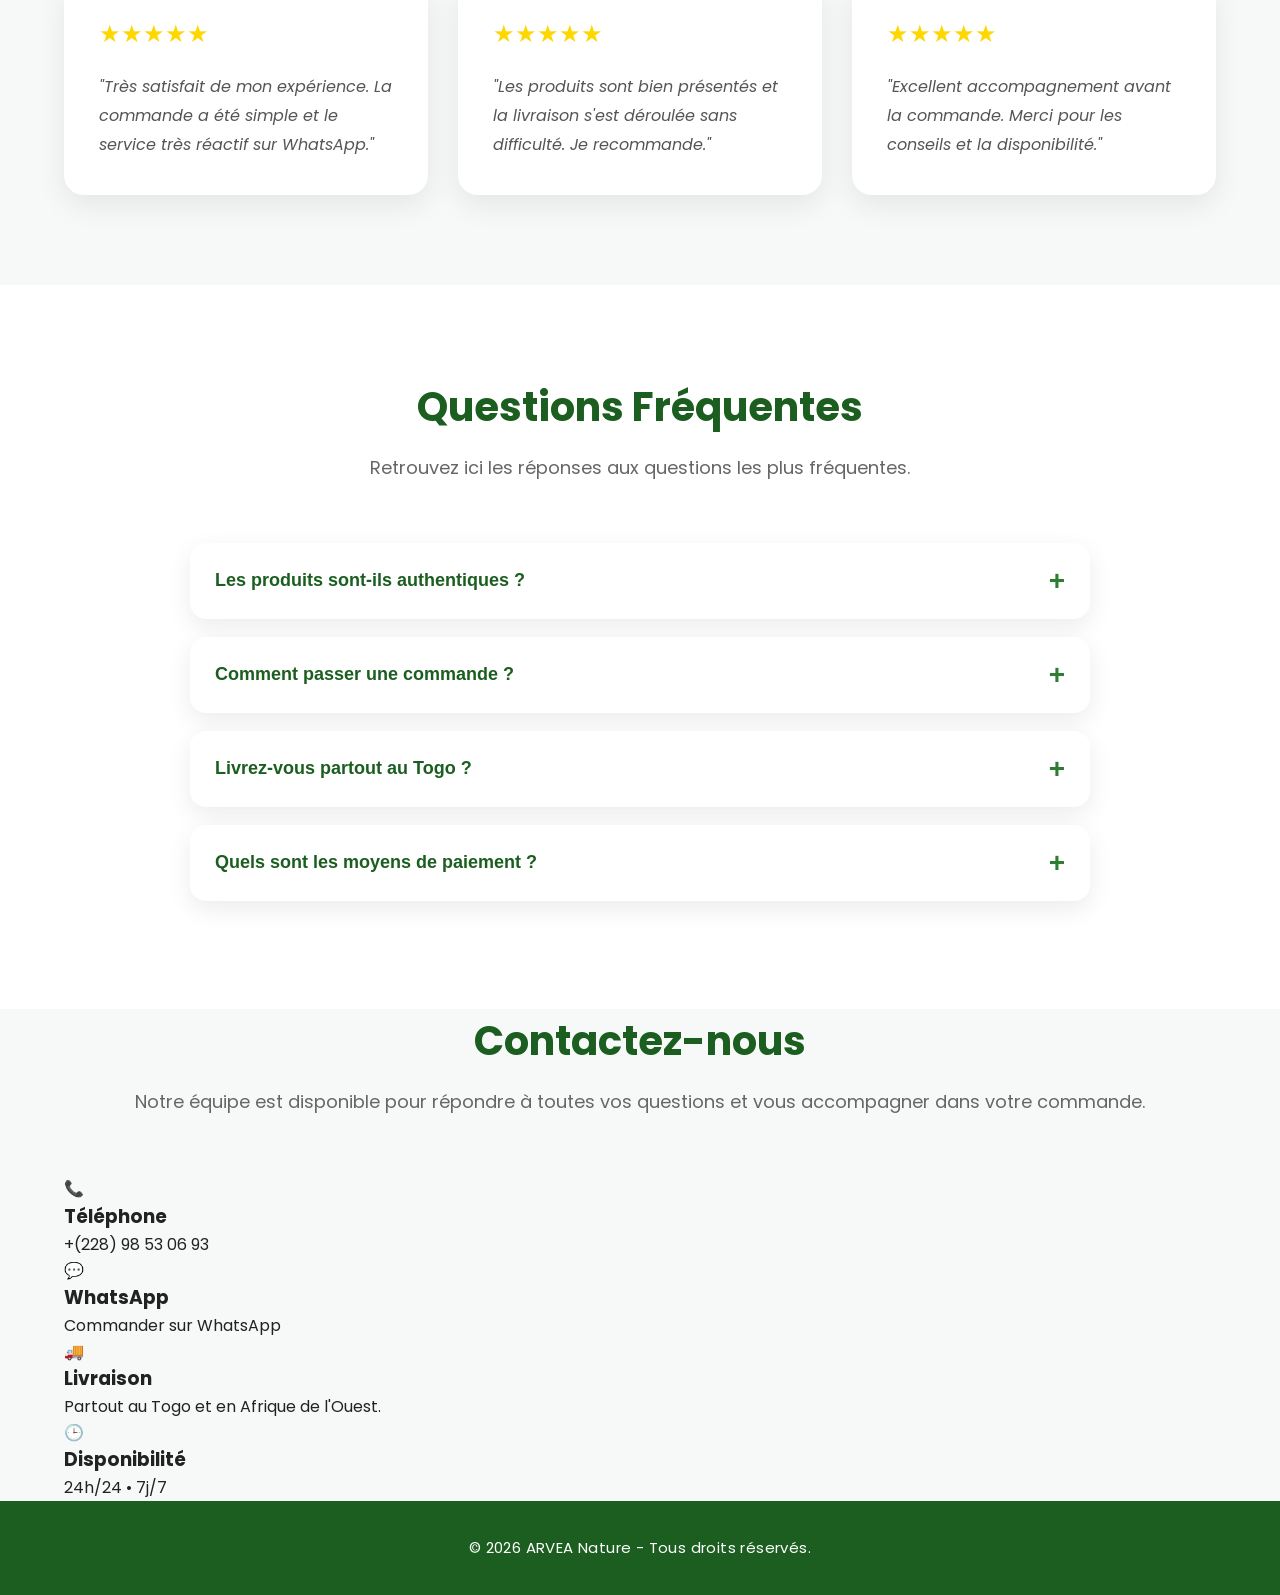
==== commit cd3cac7e: "Add contact section with details and icons" ====
--- a/index.html
+++ b/index.html
@@ -694,6 +694,101 @@
 
 </section>
     <!-- ========================= -->
+<!-- CONTACT -->
+<!-- ========================= -->
+
+<section class="contact">
+
+    <div class="container">
+
+        <div class="section-title">
+
+            <h2>Contactez-nous</h2>
+
+            <p>
+
+                Notre équipe est disponible pour répondre à toutes vos questions et vous accompagner dans votre commande.
+
+            </p>
+
+        </div>
+
+        <div class="contact-grid">
+
+            <div class="contact-card">
+
+                <div class="contact-icon">
+
+                    📞
+
+                </div>
+
+                <h3>Téléphone</h3>
+
+                <p>+(228) 98 53 06 93</p>
+
+            </div>
+
+            <div class="contact-card">
+
+                <div class="contact-icon">
+
+                    💬
+
+                </div>
+
+                <h3>WhatsApp</h3>
+
+                <a href="https://wa.me/22898530693" class="contact-btn" target="_blank">
+
+                    Commander sur WhatsApp
+
+                </a>
+
+            </div>
+
+            <div class="contact-card">
+
+                <div class="contact-icon">
+
+                    🚚
+
+                </div>
+
+                <h3>Livraison</h3>
+
+                <p>
+
+                    Partout au Togo et en Afrique de l'Ouest.
+
+                </p>
+
+            </div>
+
+            <div class="contact-card">
+
+                <div class="contact-icon">
+
+                    🕒
+
+                </div>
+
+                <h3>Disponibilité</h3>
+
+                <p>
+
+                    24h/24 • 7j/7
+
+                </p>
+
+            </div>
+
+        </div>
+
+    </div>
+
+</section>
+    <!-- ========================= -->
     <!-- FOOTER -->
     <!-- ========================= -->
 
--- a/style.css
+++ b/style.css
@@ -1336,3 +1336,121 @@
     }
 
 }
+
+/* =====================================================
+   FAQ
+===================================================== */
+
+.faq{
+
+    padding:90px 0;
+
+    background:#ffffff;
+
+}
+
+.faq-container{
+
+    max-width:900px;
+
+    margin:50px auto 0;
+
+}
+
+.faq-item{
+
+    background:#fff;
+
+    border-radius:16px;
+
+    margin-bottom:18px;
+
+    box-shadow:0 8px 25px rgba(0,0,0,.08);
+
+    overflow:hidden;
+
+}
+
+.faq-question{
+
+    width:100%;
+
+    background:none;
+
+    border:none;
+
+    padding:22px 25px;
+
+    display:flex;
+
+    justify-content:space-between;
+
+    align-items:center;
+
+    cursor:pointer;
+
+    font-size:18px;
+
+    font-weight:600;
+
+    color:var(--green-dark);
+
+}
+
+.faq-question span{
+
+    font-size:28px;
+
+    color:var(--green);
+
+}
+
+.faq-answer{
+
+    max-height:0;
+
+    overflow:hidden;
+
+    transition:max-height .35s ease;
+
+}
+
+.faq-answer p{
+
+    padding:0 25px 25px;
+
+    color:#555;
+
+    line-height:1.8;
+
+}
+
+.faq-item.active .faq-answer{
+
+    max-height:200px;
+
+}
+
+.faq-item.active .faq-question span{
+
+    transform:rotate(45deg);
+
+}
+
+@media(max-width:768px){
+
+    .faq{
+
+        padding:70px 0;
+
+    }
+
+    .faq-question{
+
+        font-size:16px;
+
+        padding:18px 20px;
+
+    }
+
+}
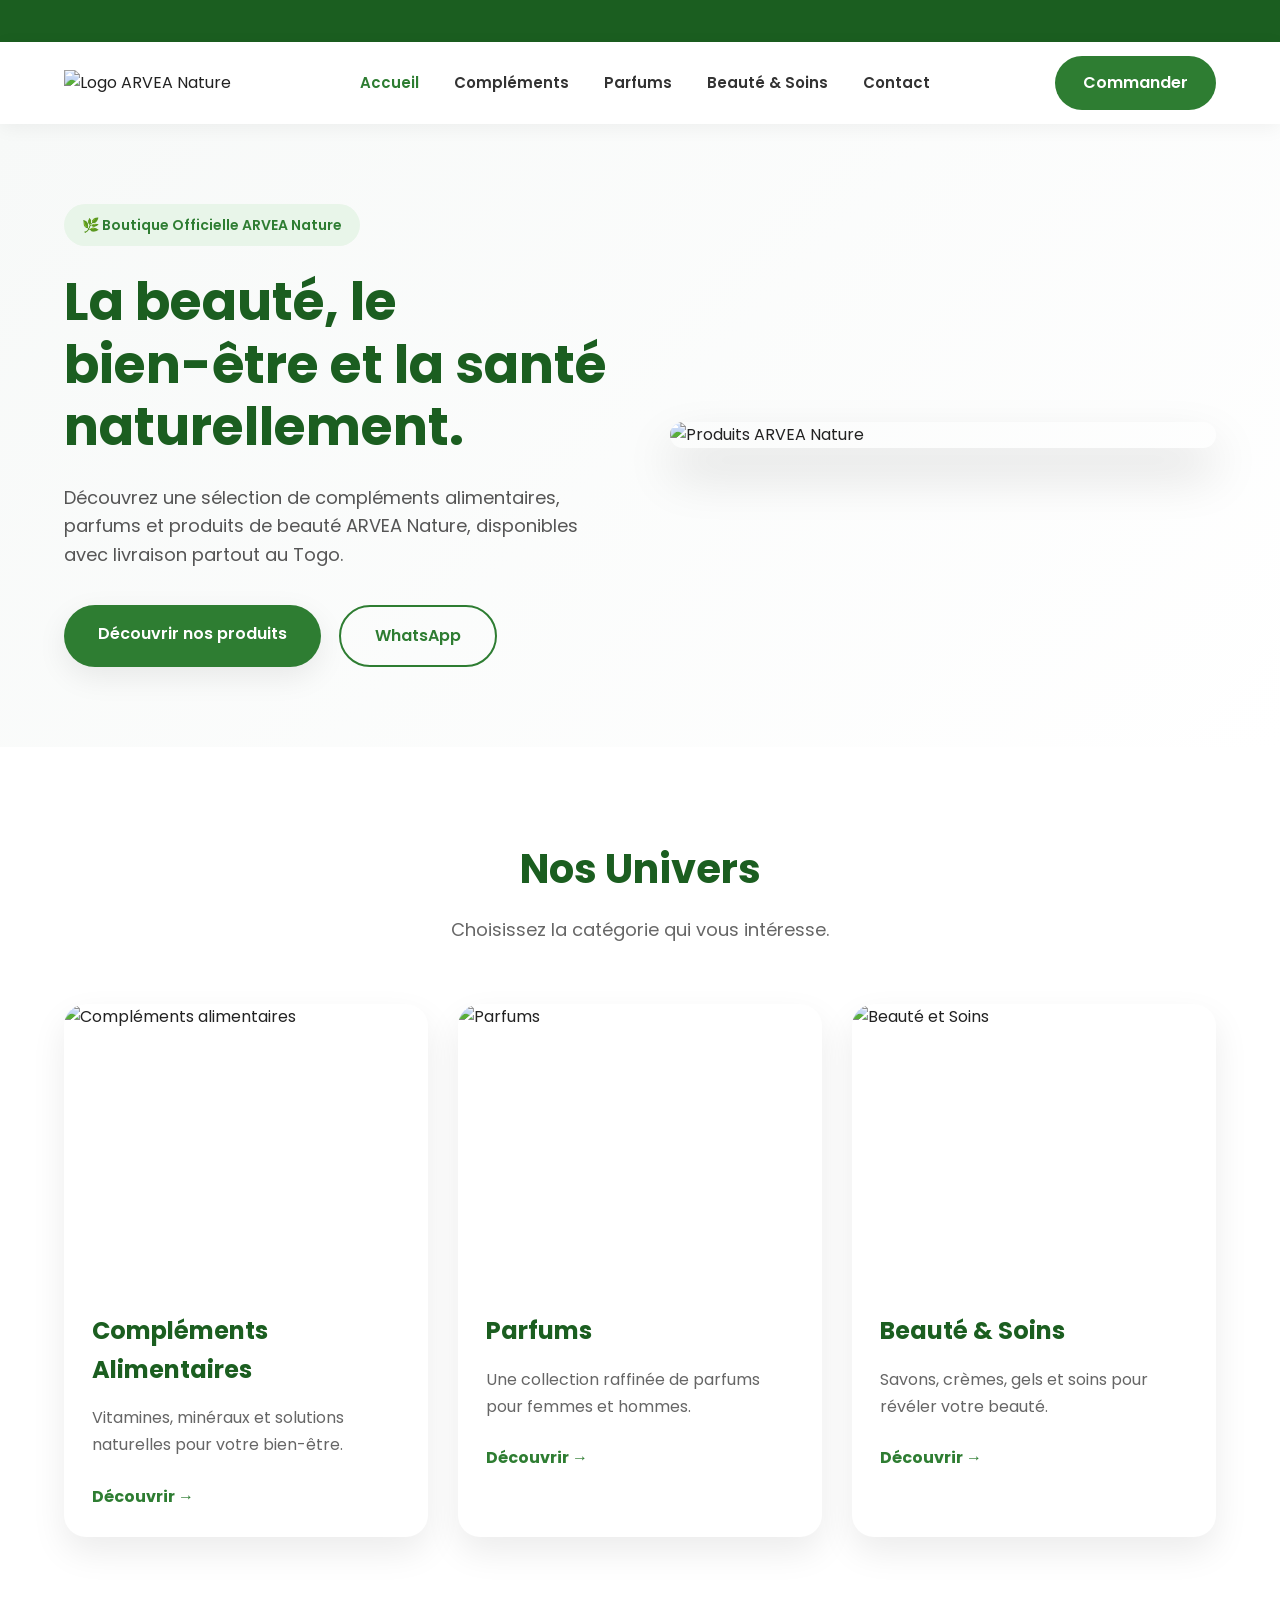
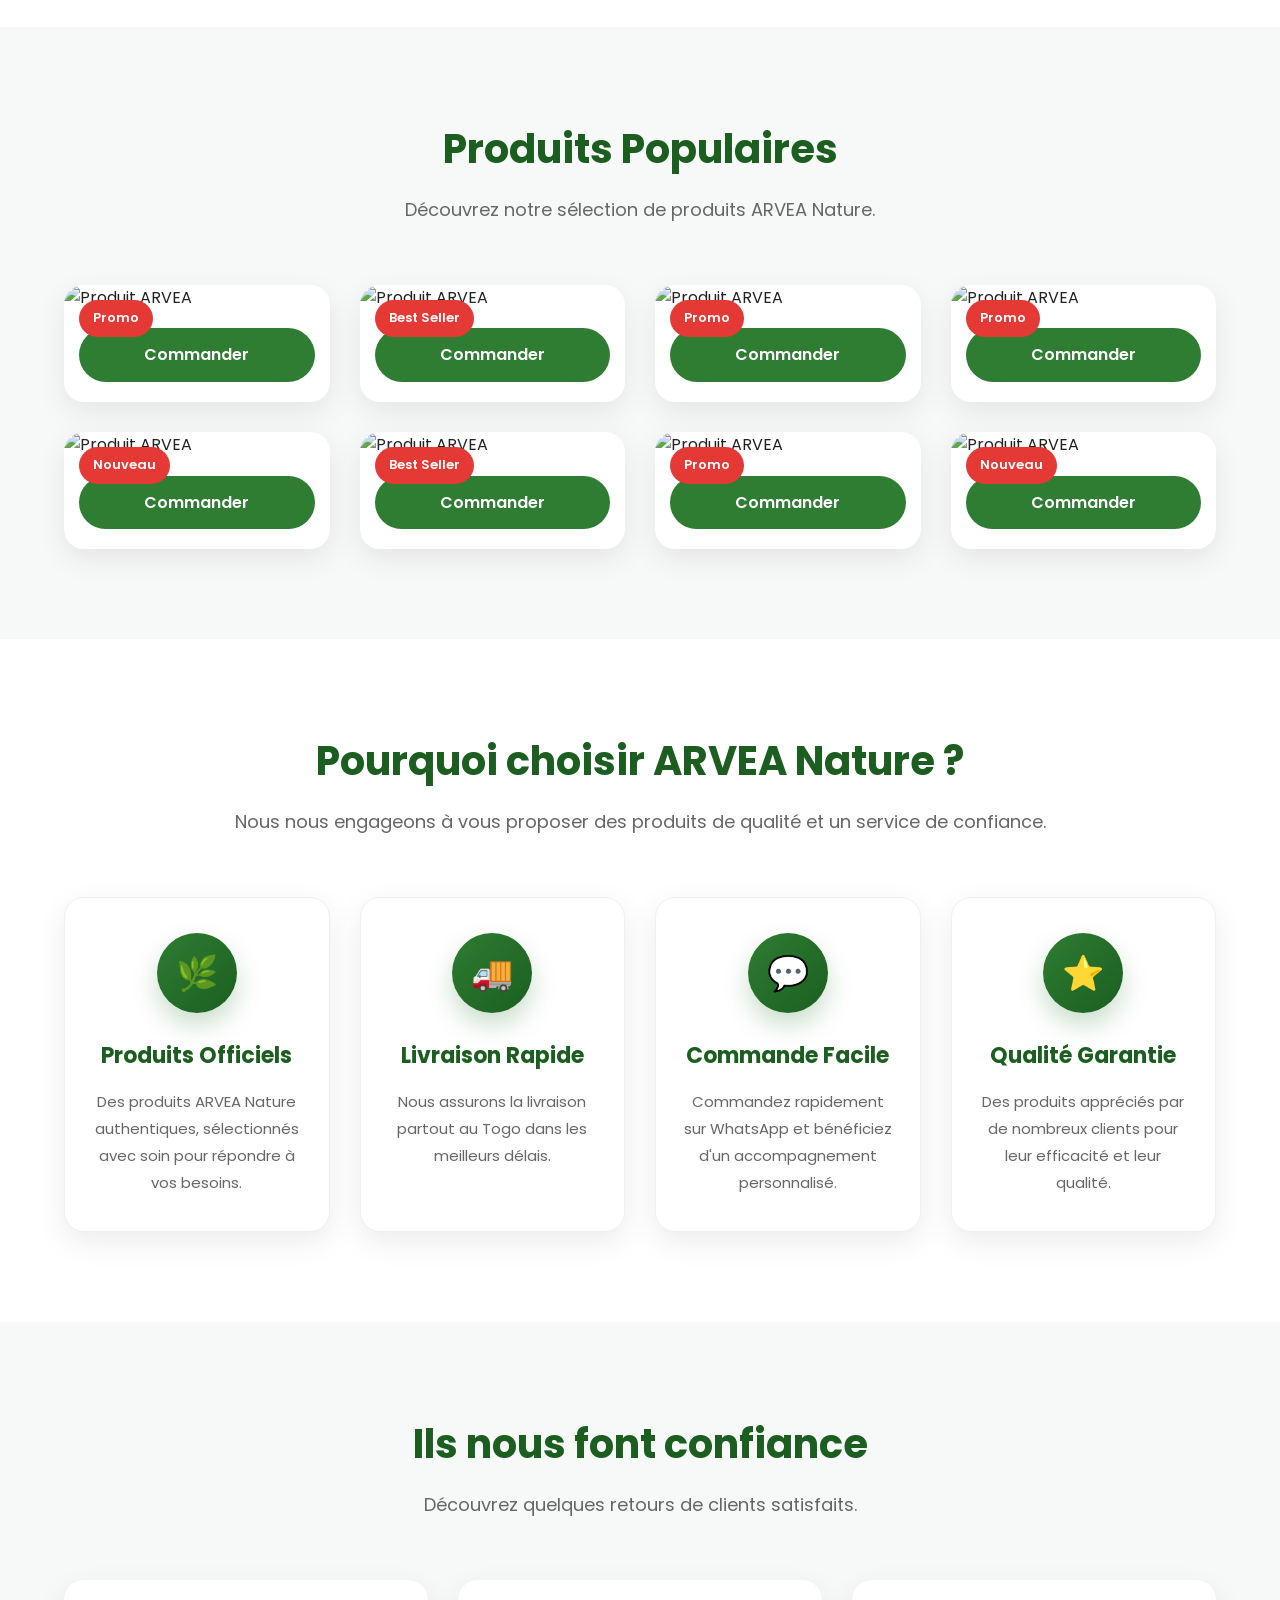
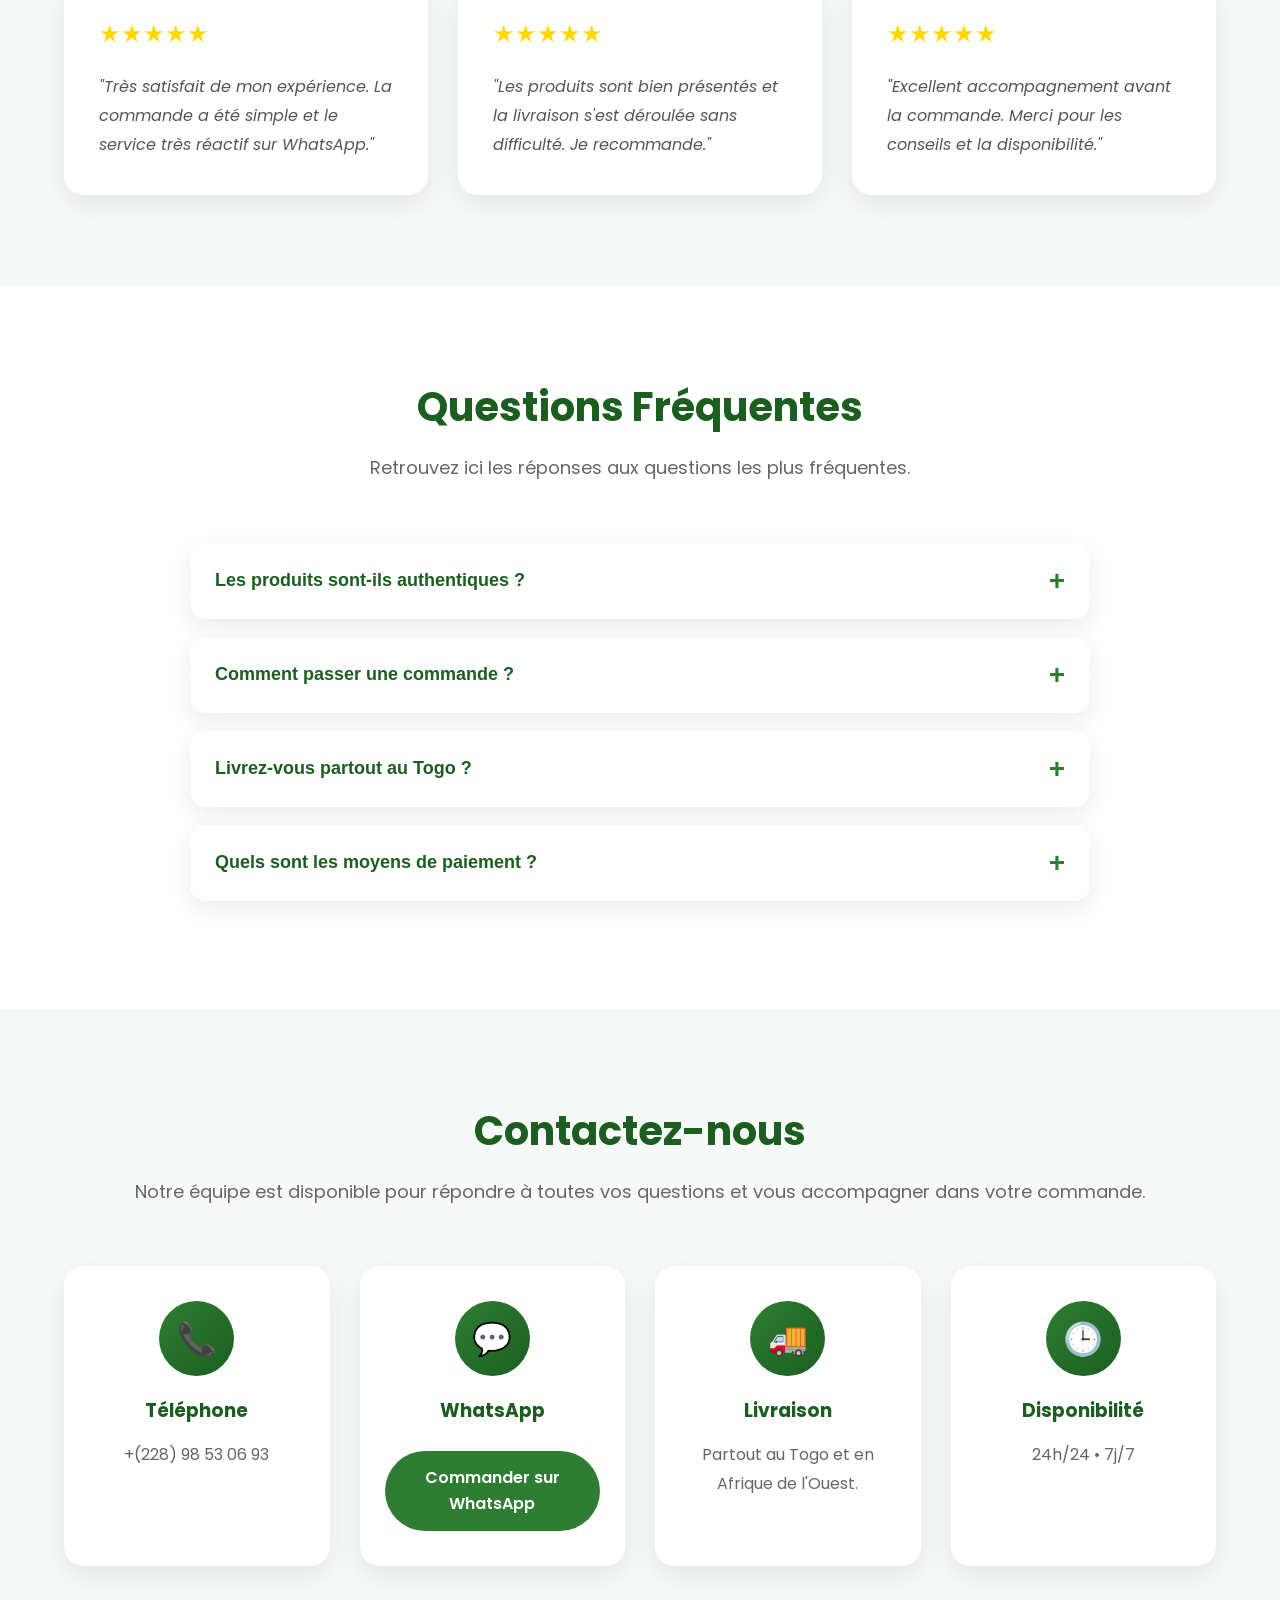
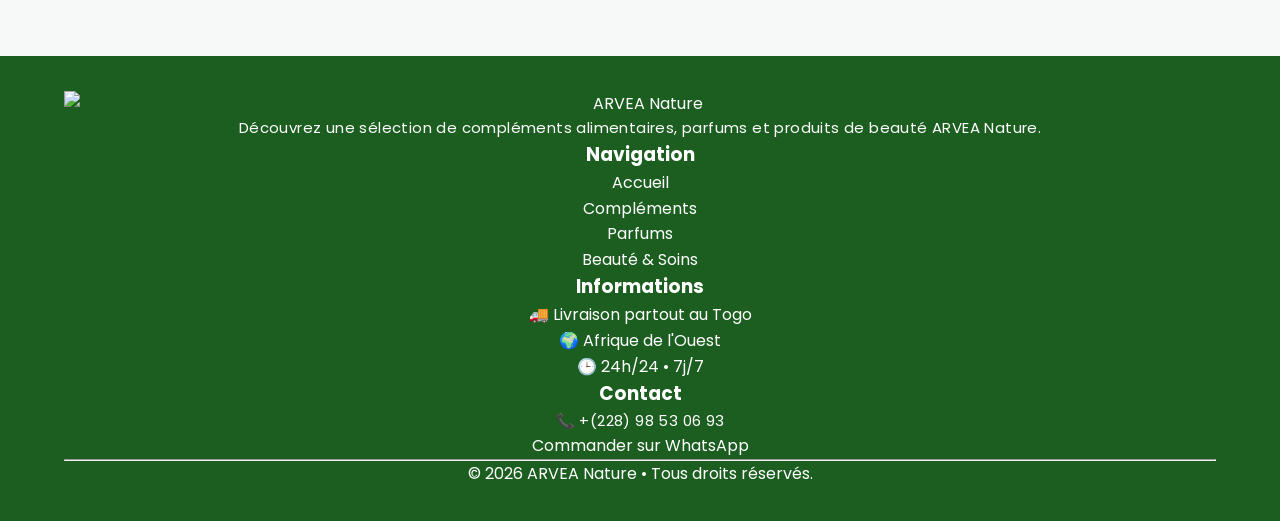
==== commit 80586d8d: "Revamp footer section with additional content" ====
--- a/index.html
+++ b/index.html
@@ -788,26 +788,103 @@
     </div>
 
 </section>
-    <!-- ========================= -->
-    <!-- FOOTER -->
-    <!-- ========================= -->
-
-    <footer class="footer">
-
-        <div class="container">
-
-            <p>
-
-                © 2026 ARVEA Nature - Tous droits réservés.
-
-            </p>
-
-        </div>
-
-    </footer>
-
-    <script src="script.js"></script>
-
-</body>
-
-</html>
+   <!-- ========================= -->
+<!-- FOOTER PREMIUM -->
+<!-- ========================= -->
+
+<footer class="footer">
+
+    <div class="container">
+
+        <div class="footer-grid">
+
+            <!-- Logo -->
+
+            <div class="footer-column">
+
+                <img class="footer-logo"
+                    src="https://d1yei2z3i6k35z.cloudfront.net/18235197/6a51759d846155.13792058_Capture_d_%C3%A9cran_2026-07-10_223026-removebg-preview.png"
+                    alt="ARVEA Nature">
+
+                <p>
+
+                    Découvrez une sélection de compléments alimentaires,
+                    parfums et produits de beauté ARVEA Nature.
+
+                </p>
+
+            </div>
+
+            <!-- Navigation -->
+
+            <div class="footer-column">
+
+                <h3>Navigation</h3>
+
+                <ul>
+
+                    <li><a href="index.html">Accueil</a></li>
+
+                    <li><a href="complements.html">Compléments</a></li>
+
+                    <li><a href="parfums.html">Parfums</a></li>
+
+                    <li><a href="beaute.html">Beauté & Soins</a></li>
+
+                </ul>
+
+            </div>
+
+            <!-- Informations -->
+
+            <div class="footer-column">
+
+                <h3>Informations</h3>
+
+                <ul>
+
+                    <li>🚚 Livraison partout au Togo</li>
+
+                    <li>🌍 Afrique de l'Ouest</li>
+
+                    <li>🕒 24h/24 • 7j/7</li>
+
+                </ul>
+
+            </div>
+
+            <!-- Contact -->
+
+            <div class="footer-column">
+
+                <h3>Contact</h3>
+
+                <p>
+
+                    📞 +(228) 98 53 06 93
+
+                </p>
+
+                <a href="https://wa.me/22898530693"
+                    class="footer-btn"
+                    target="_blank">
+
+                    Commander sur WhatsApp
+
+                </a>
+
+            </div>
+
+        </div>
+
+        <hr>
+
+        <div class="footer-bottom">
+
+            © 2026 ARVEA Nature • Tous droits réservés.
+
+        </div>
+
+    </div>
+
+</footer>
--- a/style.css
+++ b/style.css
@@ -1454,3 +1454,143 @@
     }
 
 }
+
+/* =====================================================
+   CONTACT
+===================================================== */
+
+.contact{
+
+    padding:90px 0;
+
+    background:#F7F9F8;
+
+}
+
+.contact-grid{
+
+    display:grid;
+
+    grid-template-columns:repeat(4,1fr);
+
+    gap:30px;
+
+    margin-top:50px;
+
+}
+
+.contact-card{
+
+    background:#fff;
+
+    padding:35px 25px;
+
+    border-radius:20px;
+
+    text-align:center;
+
+    box-shadow:0 10px 30px rgba(0,0,0,.08);
+
+    transition:.35s;
+
+}
+
+.contact-card:hover{
+
+    transform:translateY(-8px);
+
+    box-shadow:0 20px 45px rgba(0,0,0,.15);
+
+}
+
+.contact-icon{
+
+    width:75px;
+
+    height:75px;
+
+    margin:0 auto 20px;
+
+    border-radius:50%;
+
+    background:linear-gradient(135deg,var(--green),var(--green-dark));
+
+    display:flex;
+
+    justify-content:center;
+
+    align-items:center;
+
+    color:#fff;
+
+    font-size:32px;
+
+}
+
+.contact-card h3{
+
+    color:var(--green-dark);
+
+    margin-bottom:15px;
+
+}
+
+.contact-card p{
+
+    color:#666;
+
+    line-height:1.8;
+
+}
+
+.contact-btn{
+
+    display:inline-block;
+
+    margin-top:10px;
+
+    padding:14px 28px;
+
+    background:var(--green);
+
+    color:#fff;
+
+    border-radius:50px;
+
+    font-weight:600;
+
+    transition:.35s;
+
+}
+
+.contact-btn:hover{
+
+    background:var(--green-dark);
+
+}
+
+@media(max-width:1100px){
+
+    .contact-grid{
+
+        grid-template-columns:repeat(2,1fr);
+
+    }
+
+}
+
+@media(max-width:700px){
+
+    .contact{
+
+        padding:70px 0;
+
+    }
+
+    .contact-grid{
+
+        grid-template-columns:1fr;
+
+    }
+
+}
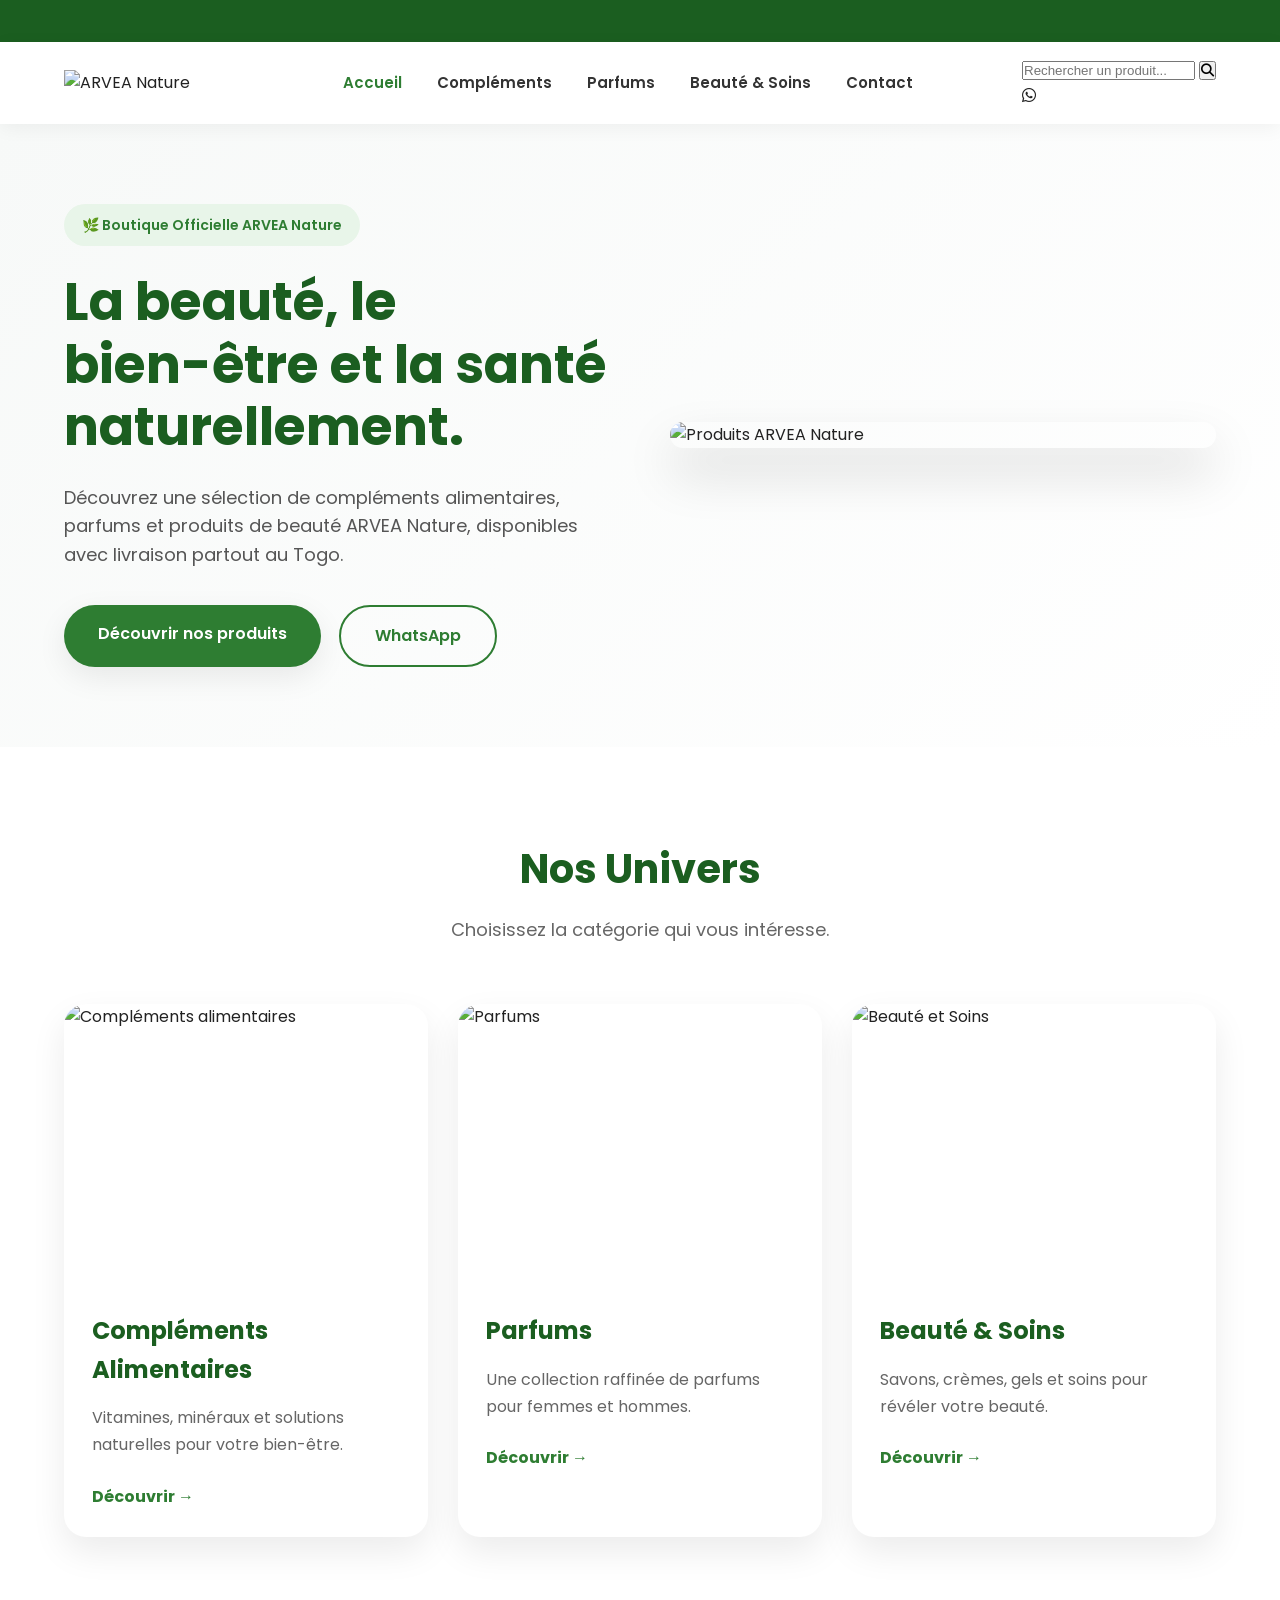
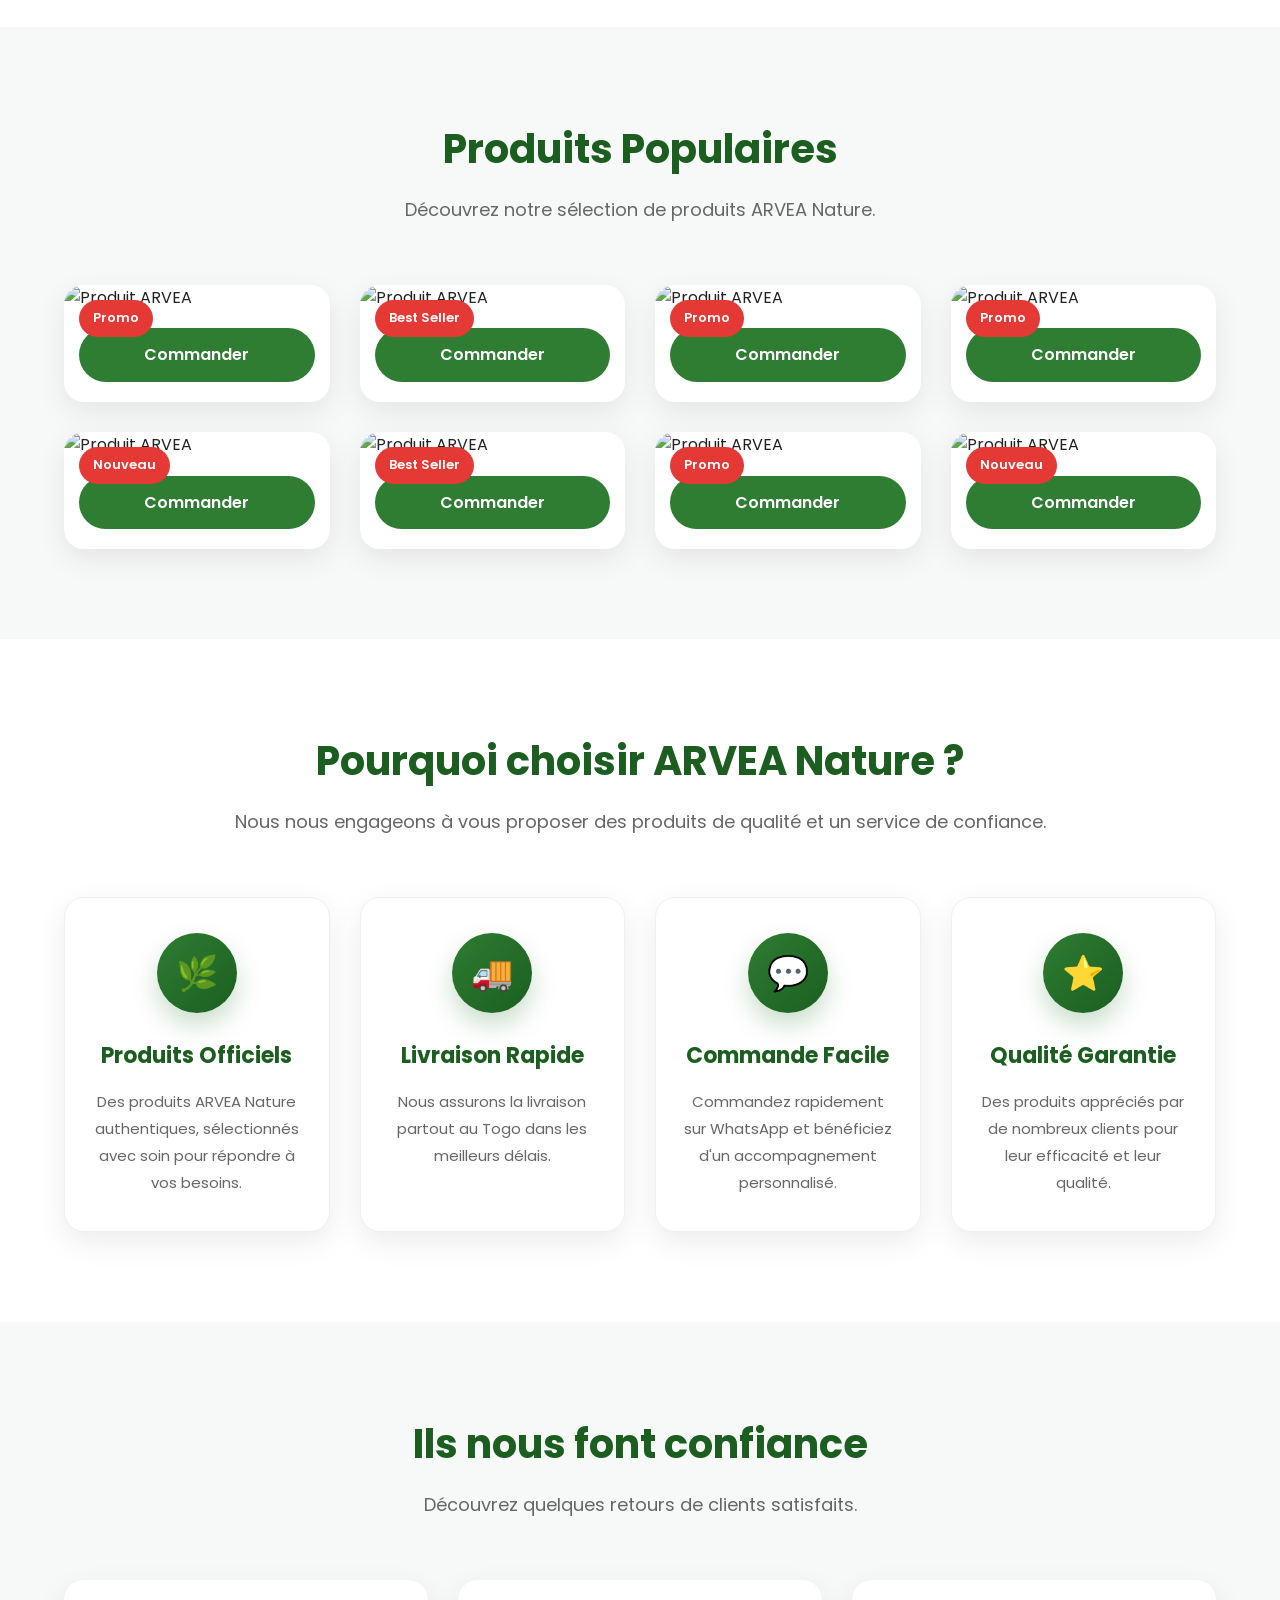
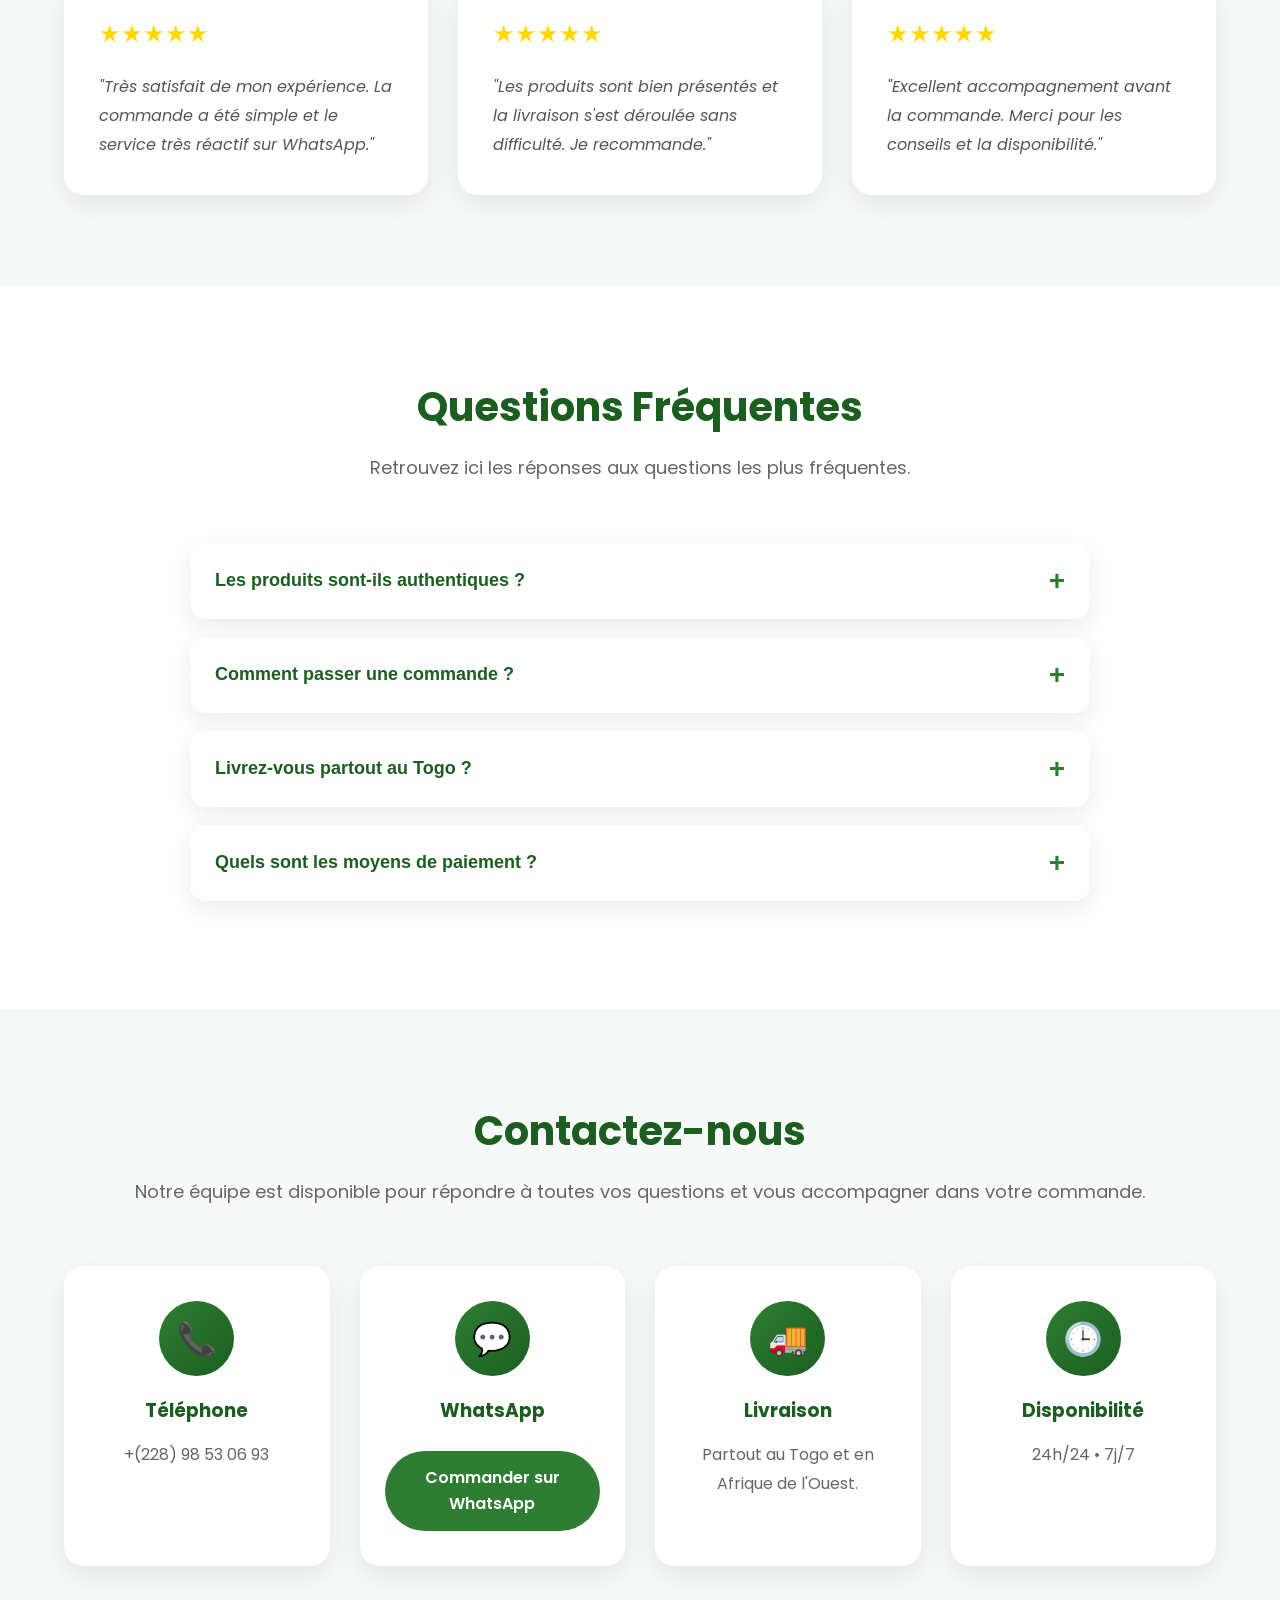
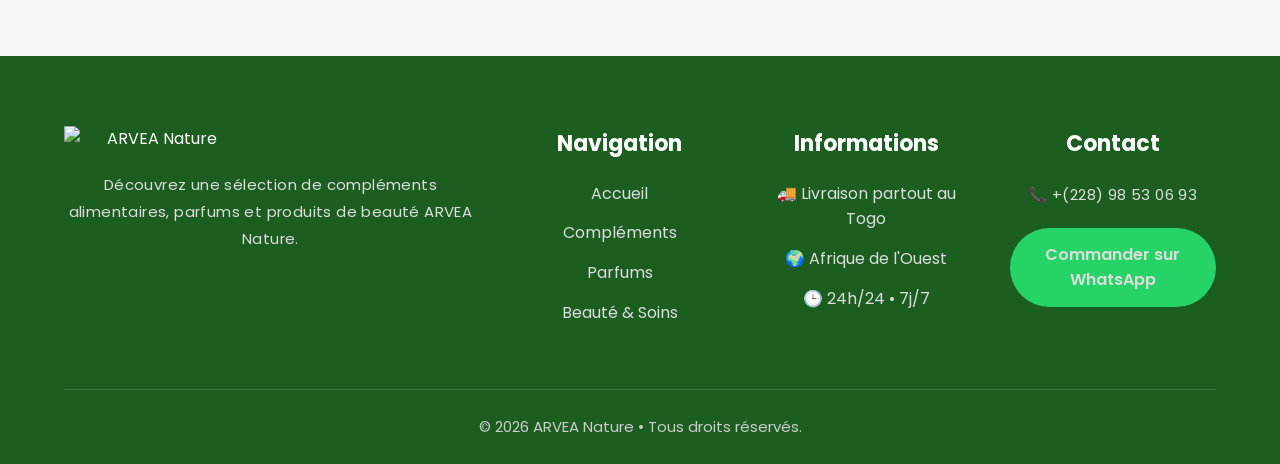
==== commit 1e2e2064: "Refactor header structure and improve layout" ====
--- a/index.html
+++ b/index.html
@@ -52,50 +52,73 @@
     <!-- HEADER -->
     <!-- ========================= -->
 
-    <header class="header">
-
-        <div class="container">
-
-            <a href="index.html" class="logo">
-
-                <img src="https://d1yei2z3i6k35z.cloudfront.net/18235197/6a51759d846155.13792058_Capture_d_%C3%A9cran_2026-07-10_223026-removebg-preview.png"
-                    alt="Logo ARVEA Nature">
+    <!-- ========================= -->
+<!-- HEADER PREMIUM V2 -->
+<!-- ========================= -->
+
+<header class="header">
+
+    <div class="container">
+
+        <a href="index.html" class="logo">
+
+            <img src="https://d1yei2z3i6k35z.cloudfront.net/18235197/6a51759d846155.13792058_Capture_d_%C3%A9cran_2026-07-10_223026-removebg-preview.png"
+                alt="ARVEA Nature">
+
+        </a>
+
+        <nav class="navbar">
+
+            <ul>
+
+                <li><a href="index.html" class="active">Accueil</a></li>
+
+                <li><a href="complements.html">Compléments</a></li>
+
+                <li><a href="parfums.html">Parfums</a></li>
+
+                <li><a href="beaute.html">Beauté & Soins</a></li>
+
+                <li><a href="#contact">Contact</a></li>
+
+            </ul>
+
+        </nav>
+
+        <div class="header-actions">
+
+            <form class="search-box">
+
+                <input type="text"
+                    placeholder="Rechercher un produit...">
+
+                <button type="submit">
+
+                    <i class="fas fa-search"></i>
+
+                </button>
+
+            </form>
+
+            <a href="https://wa.me/22898530693"
+                target="_blank"
+                class="header-whatsapp">
+
+                <i class="fab fa-whatsapp"></i>
 
             </a>
 
-            <nav class="navbar">
-
-                <ul>
-
-                    <li><a href="index.html" class="active">Accueil</a></li>
-
-                    <li><a href="complements.html">Compléments</a></li>
-
-                    <li><a href="parfums.html">Parfums</a></li>
-
-                    <li><a href="beaute.html">Beauté & Soins</a></li>
-
-                    <li><a href="contact.html">Contact</a></li>
-
-                </ul>
-
-            </nav>
-
-            <a href="https://wa.me/22898530693" class="btn-header">
-
-                Commander
-
-            </a>
-
-            <div class="menu-toggle">
+            <button class="menu-toggle">
 
                 <i class="fas fa-bars"></i>
 
-            </div>
-
-        </div>
-
-    </header>
+            </button>
+
+        </div>
+
+    </div>
+
+</header>
 
     <!-- ========================= -->
     <!-- HERO -->
--- a/style.css
+++ b/style.css
@@ -1594,3 +1594,163 @@
     }
 
 }
+
+/* =====================================================
+   FOOTER PREMIUM
+===================================================== */
+
+.footer{
+
+    background:#1B5E20;
+
+    color:#fff;
+
+    padding:70px 0 25px;
+
+}
+
+.footer-grid{
+
+    display:grid;
+
+    grid-template-columns:2fr 1fr 1fr 1fr;
+
+    gap:40px;
+
+}
+
+.footer-logo{
+
+    width:180px;
+
+    margin-bottom:20px;
+
+}
+
+.footer-column h3{
+
+    margin-bottom:20px;
+
+    font-size:22px;
+
+}
+
+.footer-column p{
+
+    color:#ddd;
+
+    line-height:1.8;
+
+}
+
+.footer-column ul{
+
+    list-style:none;
+
+    padding:0;
+
+}
+
+.footer-column li{
+
+    margin-bottom:14px;
+
+    color:#ddd;
+
+}
+
+.footer-column a{
+
+    color:#ddd;
+
+    transition:.3s;
+
+}
+
+.footer-column a:hover{
+
+    color:#fff;
+
+}
+
+.footer-btn{
+
+    display:inline-block;
+
+    margin-top:20px;
+
+    background:#25D366;
+
+    color:#fff;
+
+    padding:14px 28px;
+
+    border-radius:50px;
+
+    font-weight:600;
+
+    transition:.3s;
+
+}
+
+.footer-btn:hover{
+
+    transform:translateY(-3px);
+
+}
+
+.footer hr{
+
+    margin:50px 0 25px;
+
+    border:none;
+
+    height:1px;
+
+    background:rgba(255,255,255,.15);
+
+}
+
+.footer-bottom{
+
+    text-align:center;
+
+    color:#ccc;
+
+    font-size:15px;
+
+}
+
+@media(max-width:1100px){
+
+    .footer-grid{
+
+        grid-template-columns:repeat(2,1fr);
+
+    }
+
+}
+
+@media(max-width:700px){
+
+    .footer{
+
+        padding:60px 0 20px;
+
+    }
+
+    .footer-grid{
+
+        grid-template-columns:1fr;
+
+        text-align:center;
+
+    }
+
+    .footer-logo{
+
+        margin:auto auto 20px;
+
+    }
+
+}
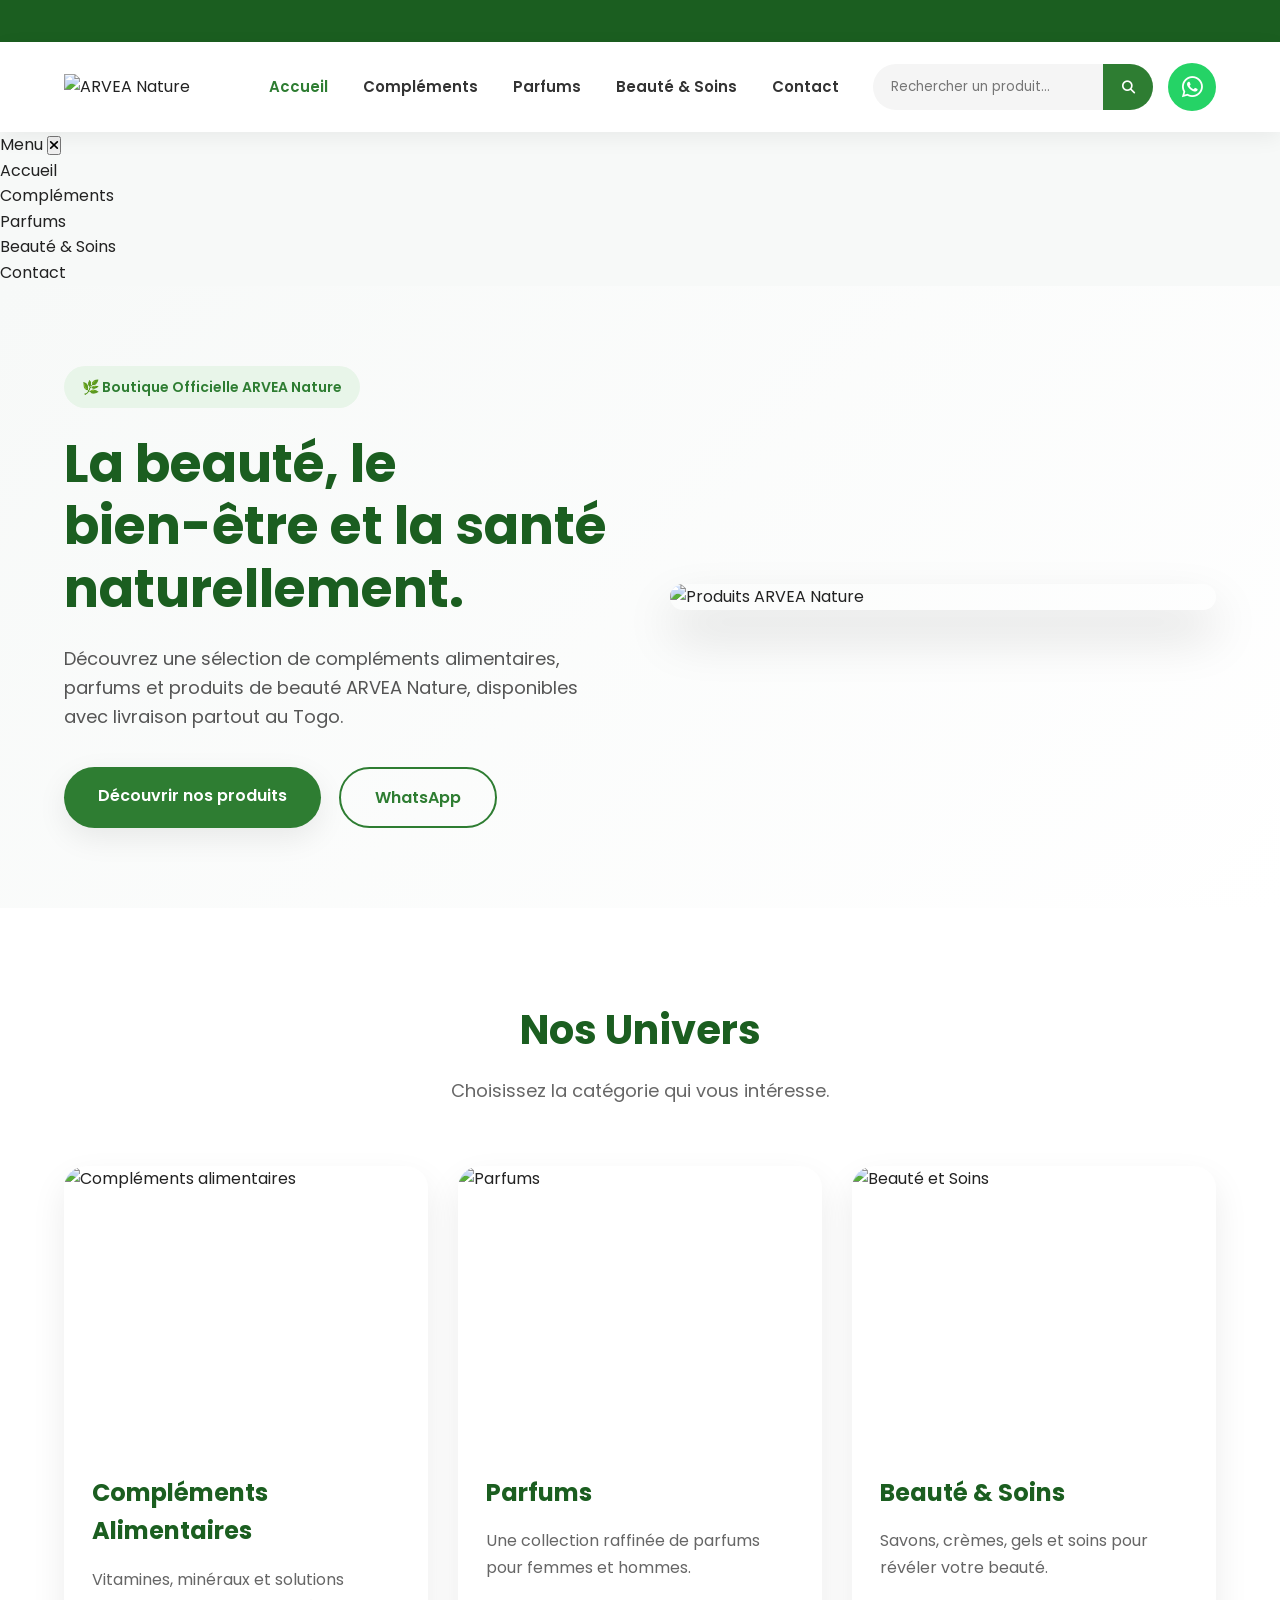
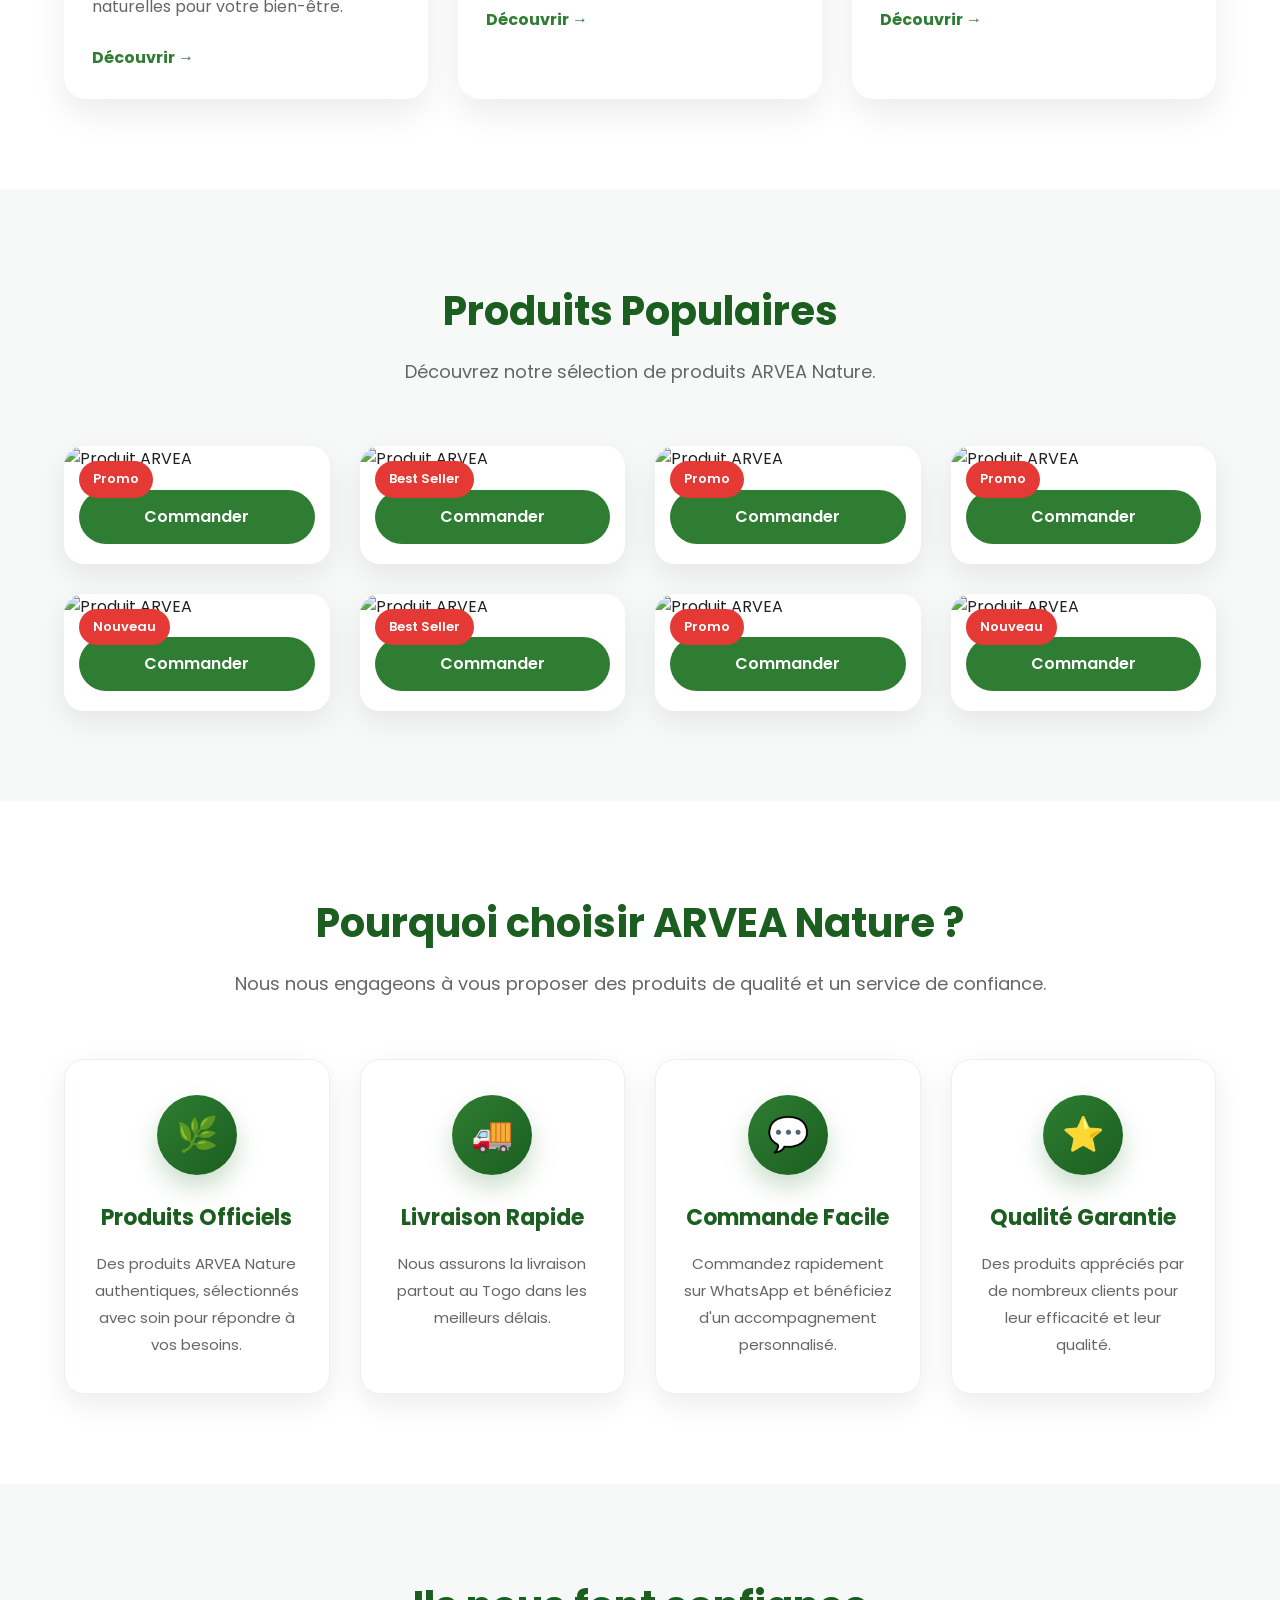
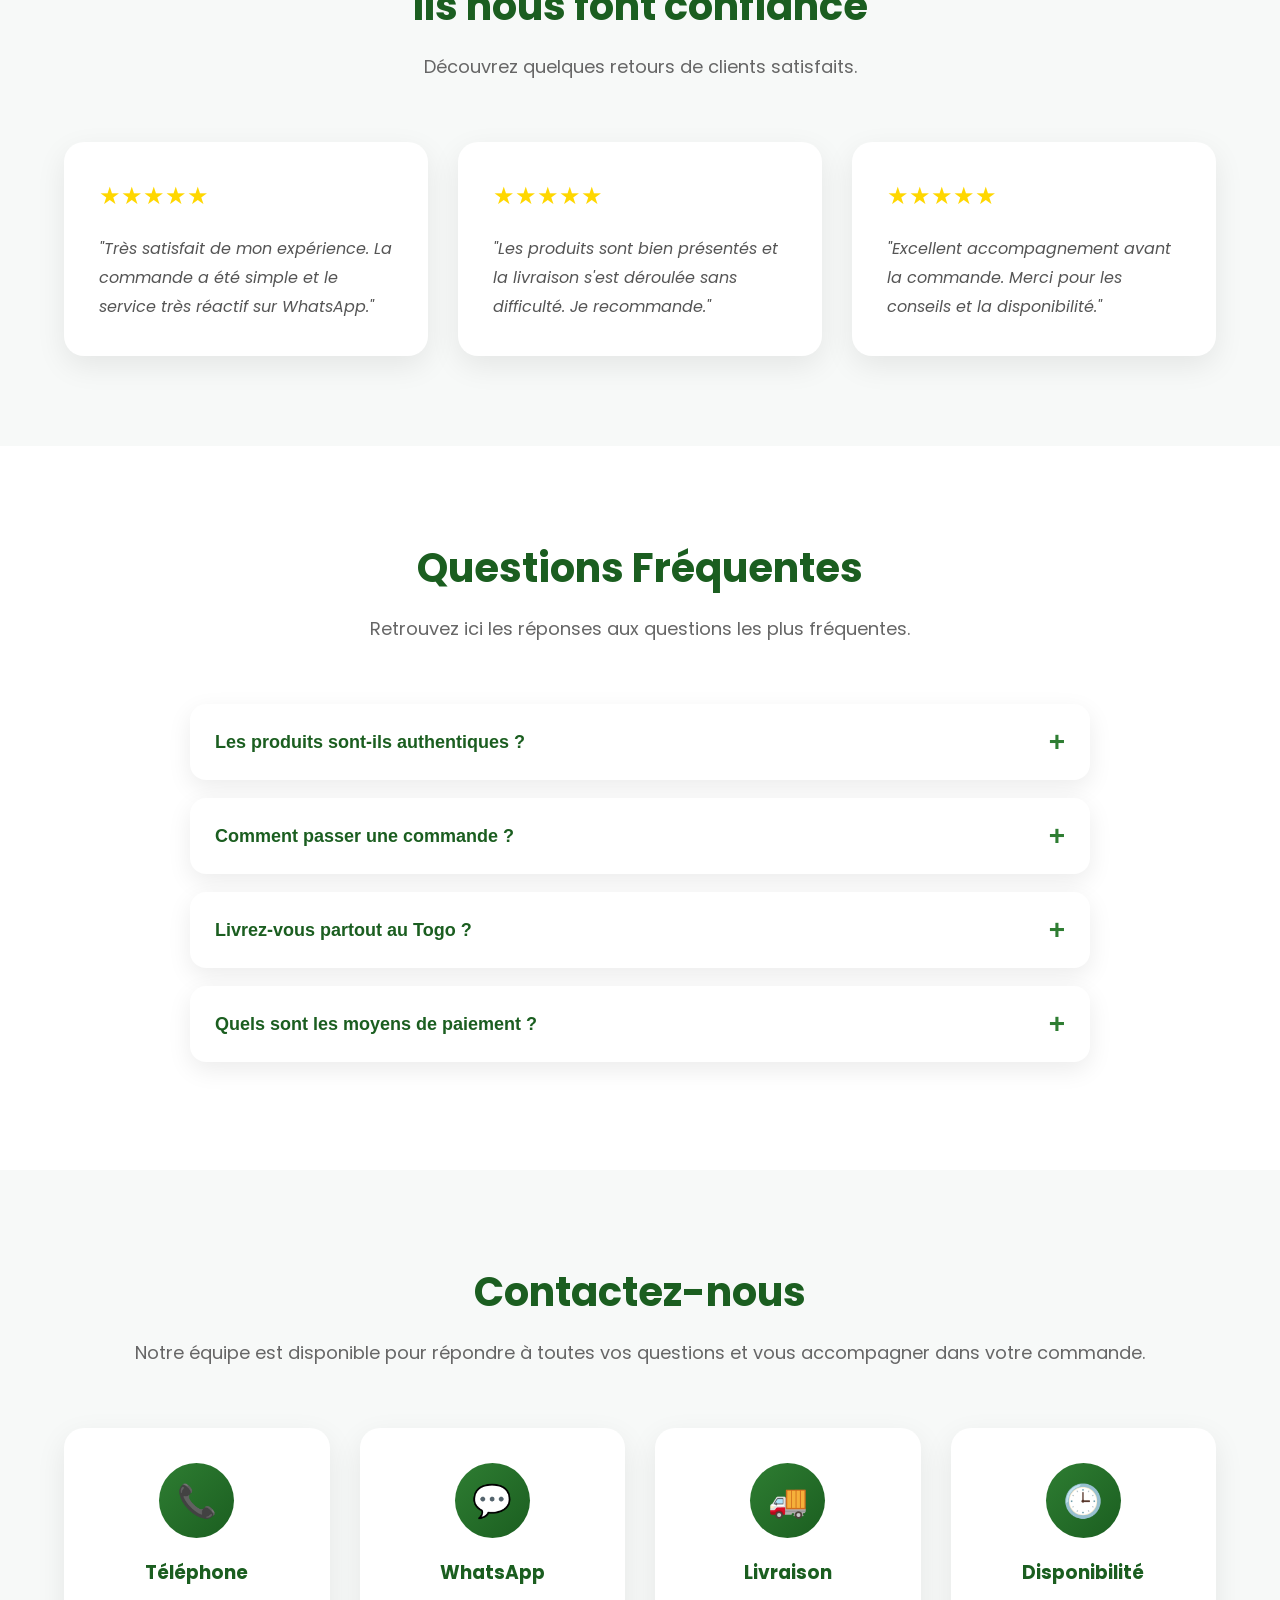
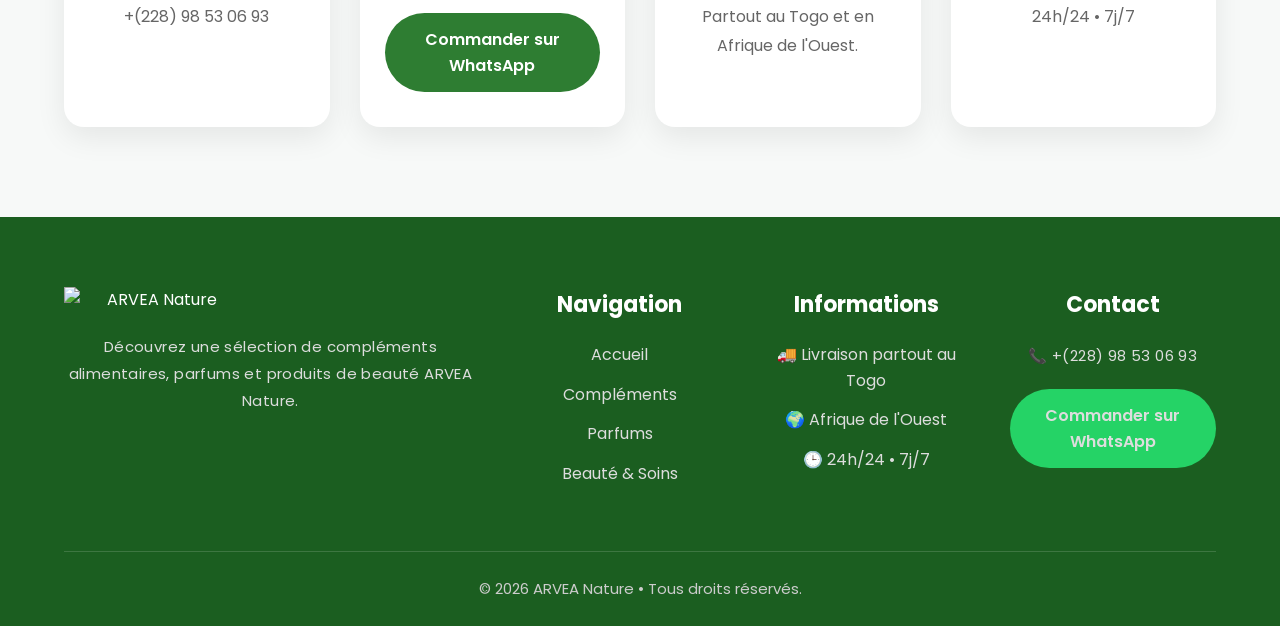
==== commit 2ba89c9f: "Add mobile menu and overlay to index.html" ====
--- a/index.html
+++ b/index.html
@@ -47,10 +47,6 @@
         </div>
 
     </div>
-
-    <!-- ========================= -->
-    <!-- HEADER -->
-    <!-- ========================= -->
 
     <!-- ========================= -->
 <!-- HEADER PREMIUM V2 -->
@@ -119,7 +115,41 @@
     </div>
 
 </header>
-
+<!-- ========================= -->
+<!-- MENU MOBILE -->
+<!-- ========================= -->
+
+<div class="mobile-menu">
+
+    <div class="mobile-header">
+
+        <span>Menu</span>
+
+        <button class="close-menu">
+
+            <i class="fas fa-times"></i>
+
+        </button>
+
+    </div>
+
+    <ul>
+
+        <li><a href="index.html">Accueil</a></li>
+
+        <li><a href="complements.html">Compléments</a></li>
+
+        <li><a href="parfums.html">Parfums</a></li>
+
+        <li><a href="beaute.html">Beauté & Soins</a></li>
+
+        <li><a href="#contact">Contact</a></li>
+
+    </ul>
+
+</div>
+
+<div class="overlay"></div>
     <!-- ========================= -->
     <!-- HERO -->
     <!-- ========================= -->
--- a/style.css
+++ b/style.css
@@ -1754,3 +1754,131 @@
     }
 
 }
+
+/* =====================================================
+   HEADER PREMIUM V2
+===================================================== */
+
+.header{
+
+    background:#fff;
+
+    position:sticky;
+
+    top:0;
+
+    z-index:1000;
+
+    box-shadow:0 6px 20px rgba(0,0,0,.06);
+
+}
+
+.header .container{
+
+    display:flex;
+
+    justify-content:space-between;
+
+    align-items:center;
+
+    gap:30px;
+
+    min-height:90px;
+
+}
+
+.header-actions{
+
+    display:flex;
+
+    align-items:center;
+
+    gap:15px;
+
+}
+
+.search-box{
+
+    display:flex;
+
+    align-items:center;
+
+    background:#f5f5f5;
+
+    border-radius:50px;
+
+    overflow:hidden;
+
+}
+
+.search-box input{
+
+    border:none;
+
+    background:none;
+
+    padding:12px 18px;
+
+    width:230px;
+
+    outline:none;
+
+    font-family:Poppins,sans-serif;
+
+}
+
+.search-box button{
+
+    border:none;
+
+    background:var(--green);
+
+    color:#fff;
+
+    width:50px;
+
+    height:46px;
+
+    cursor:pointer;
+
+}
+
+.header-whatsapp{
+
+    width:48px;
+
+    height:48px;
+
+    border-radius:50%;
+
+    background:#25D366;
+
+    color:#fff;
+
+    display:flex;
+
+    justify-content:center;
+
+    align-items:center;
+
+    font-size:24px;
+
+    transition:.3s;
+
+}
+
+.header-whatsapp:hover{
+
+    transform:scale(1.08);
+
+}
+
+@media(max-width:991px){
+
+    .search-box{
+
+        display:none;
+
+    }
+
+}
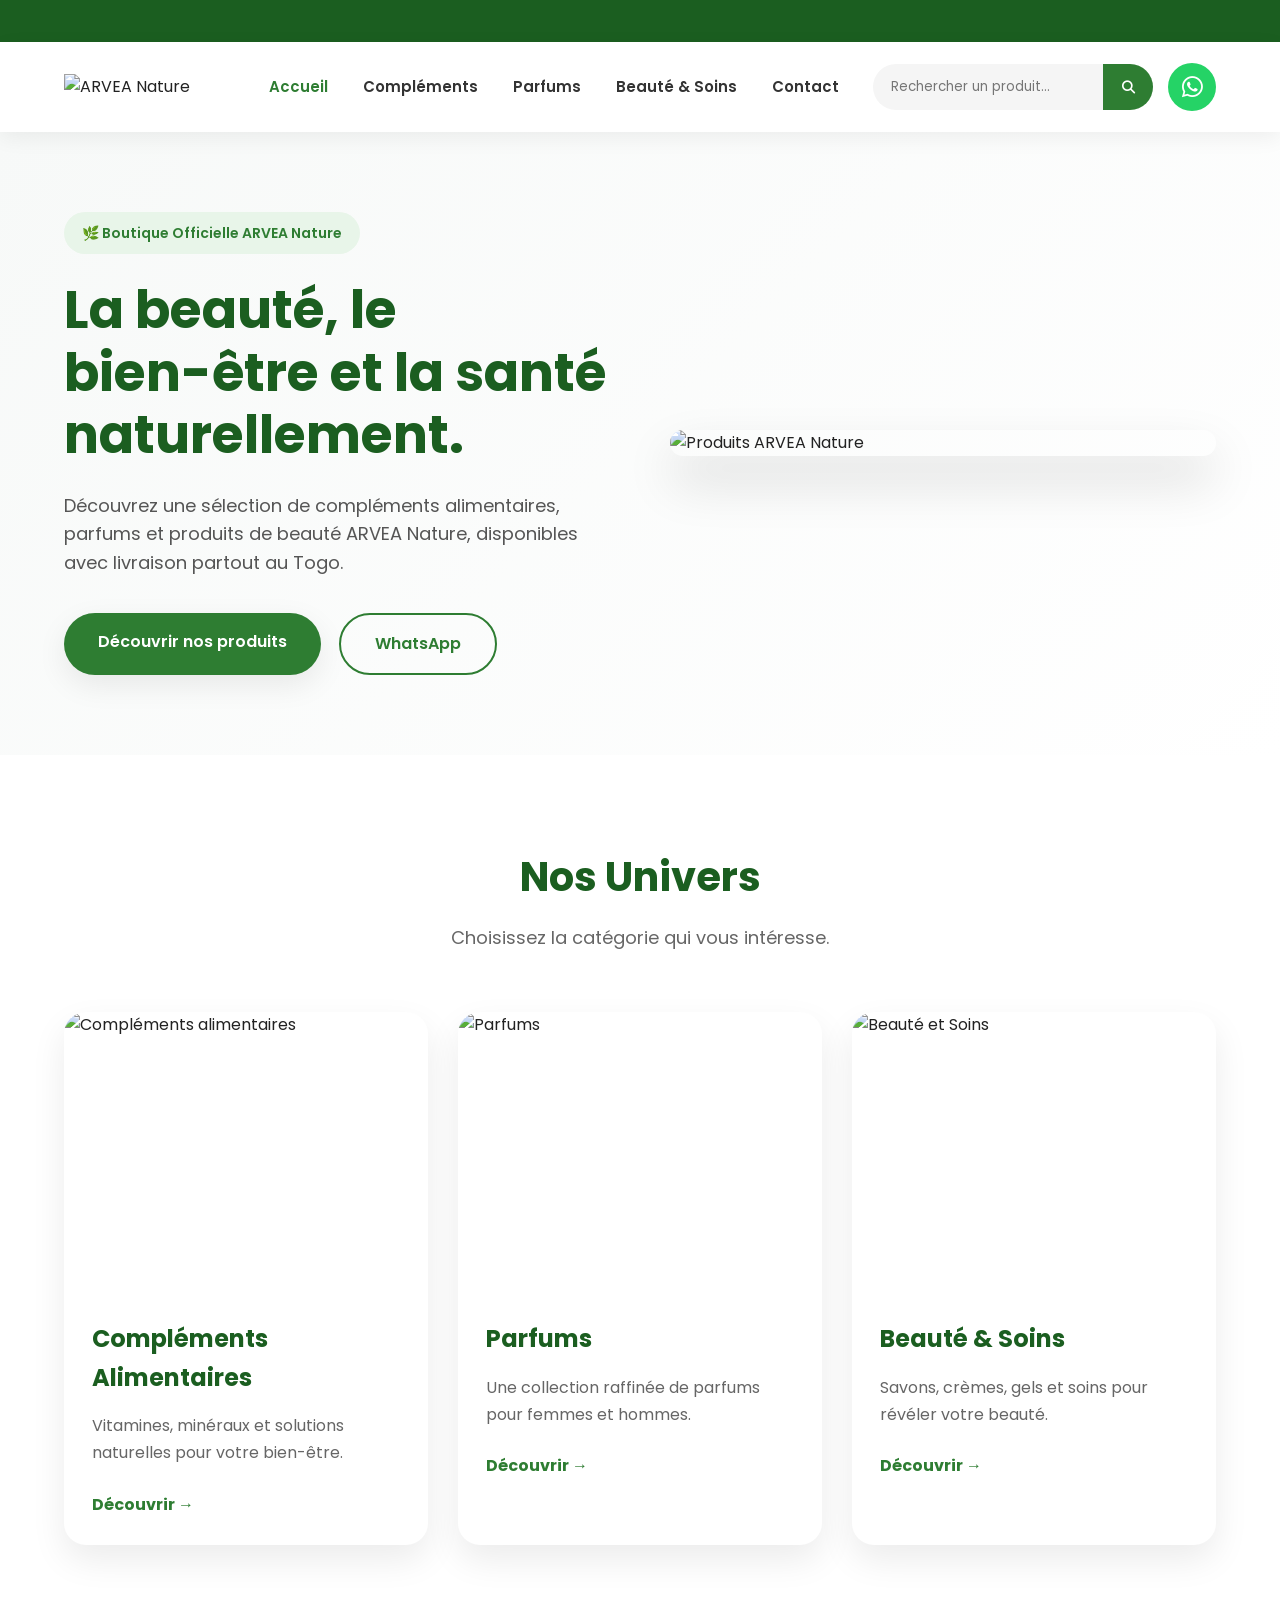
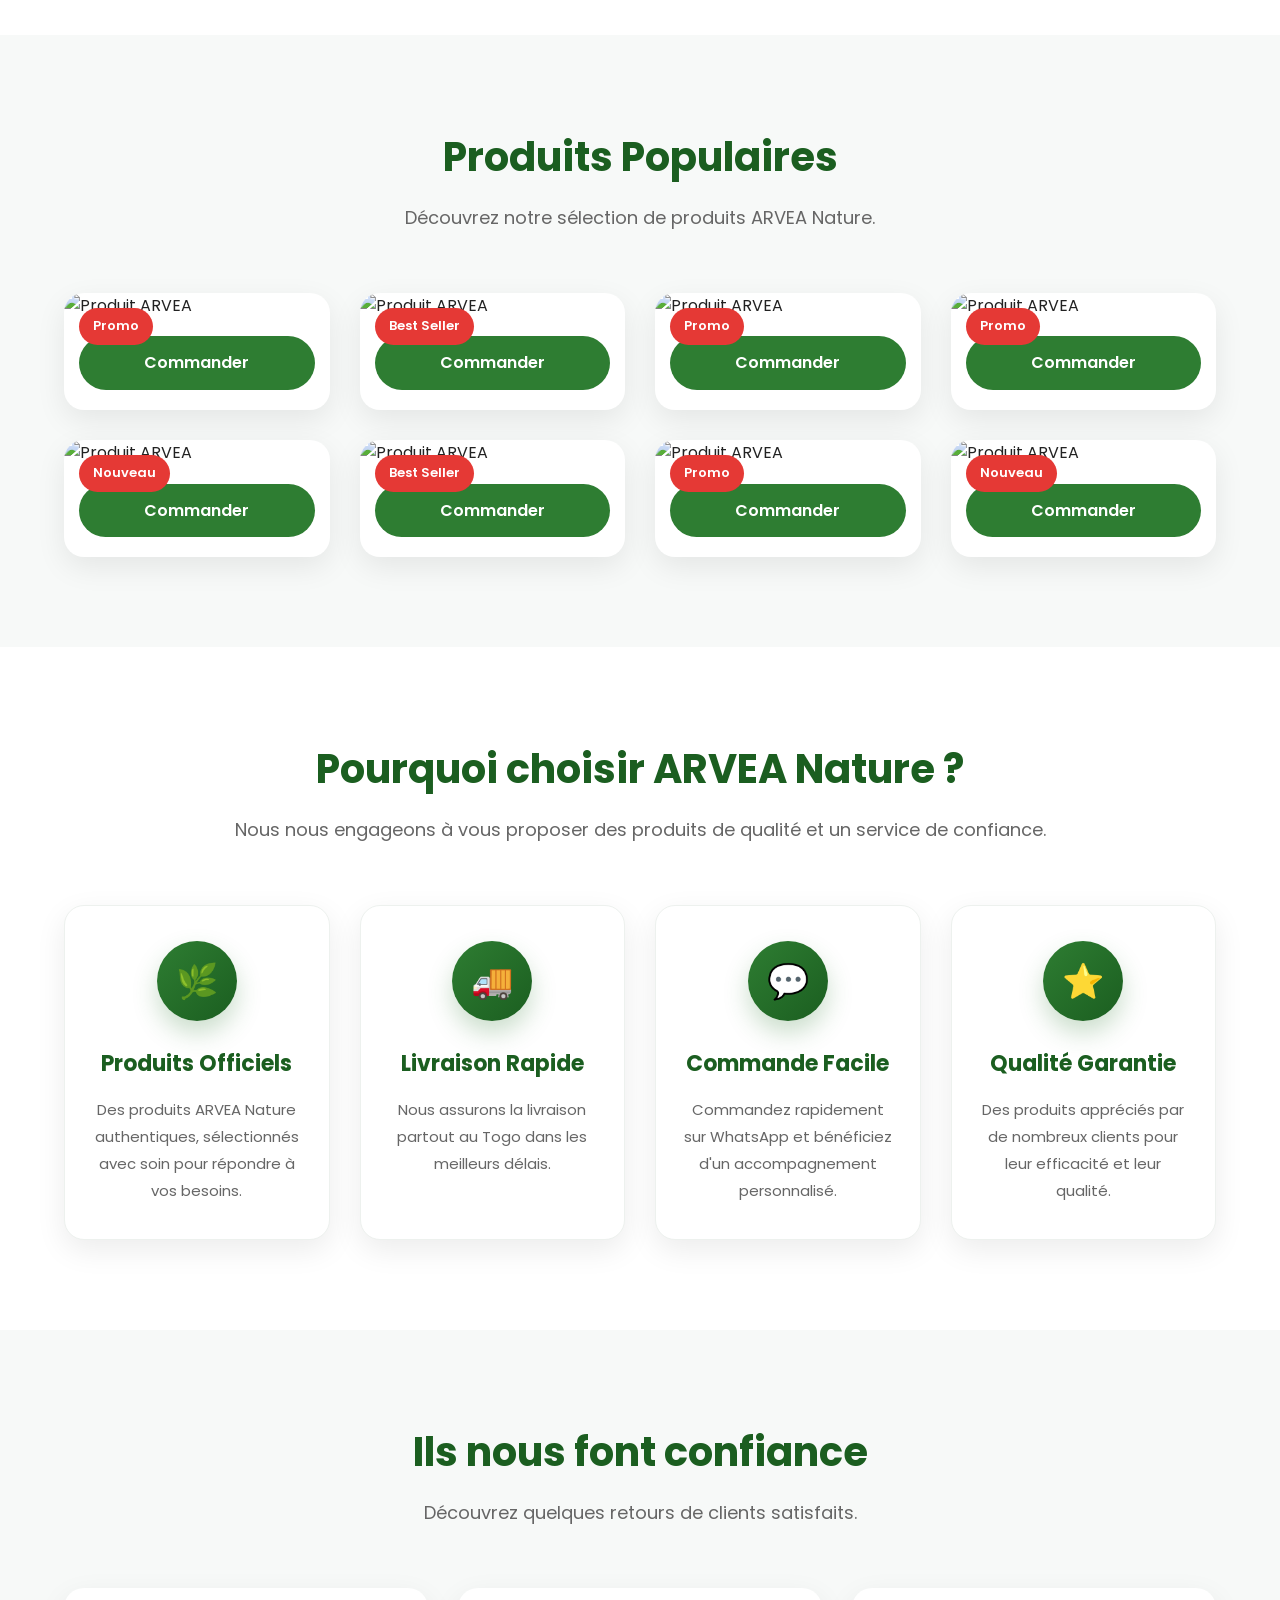
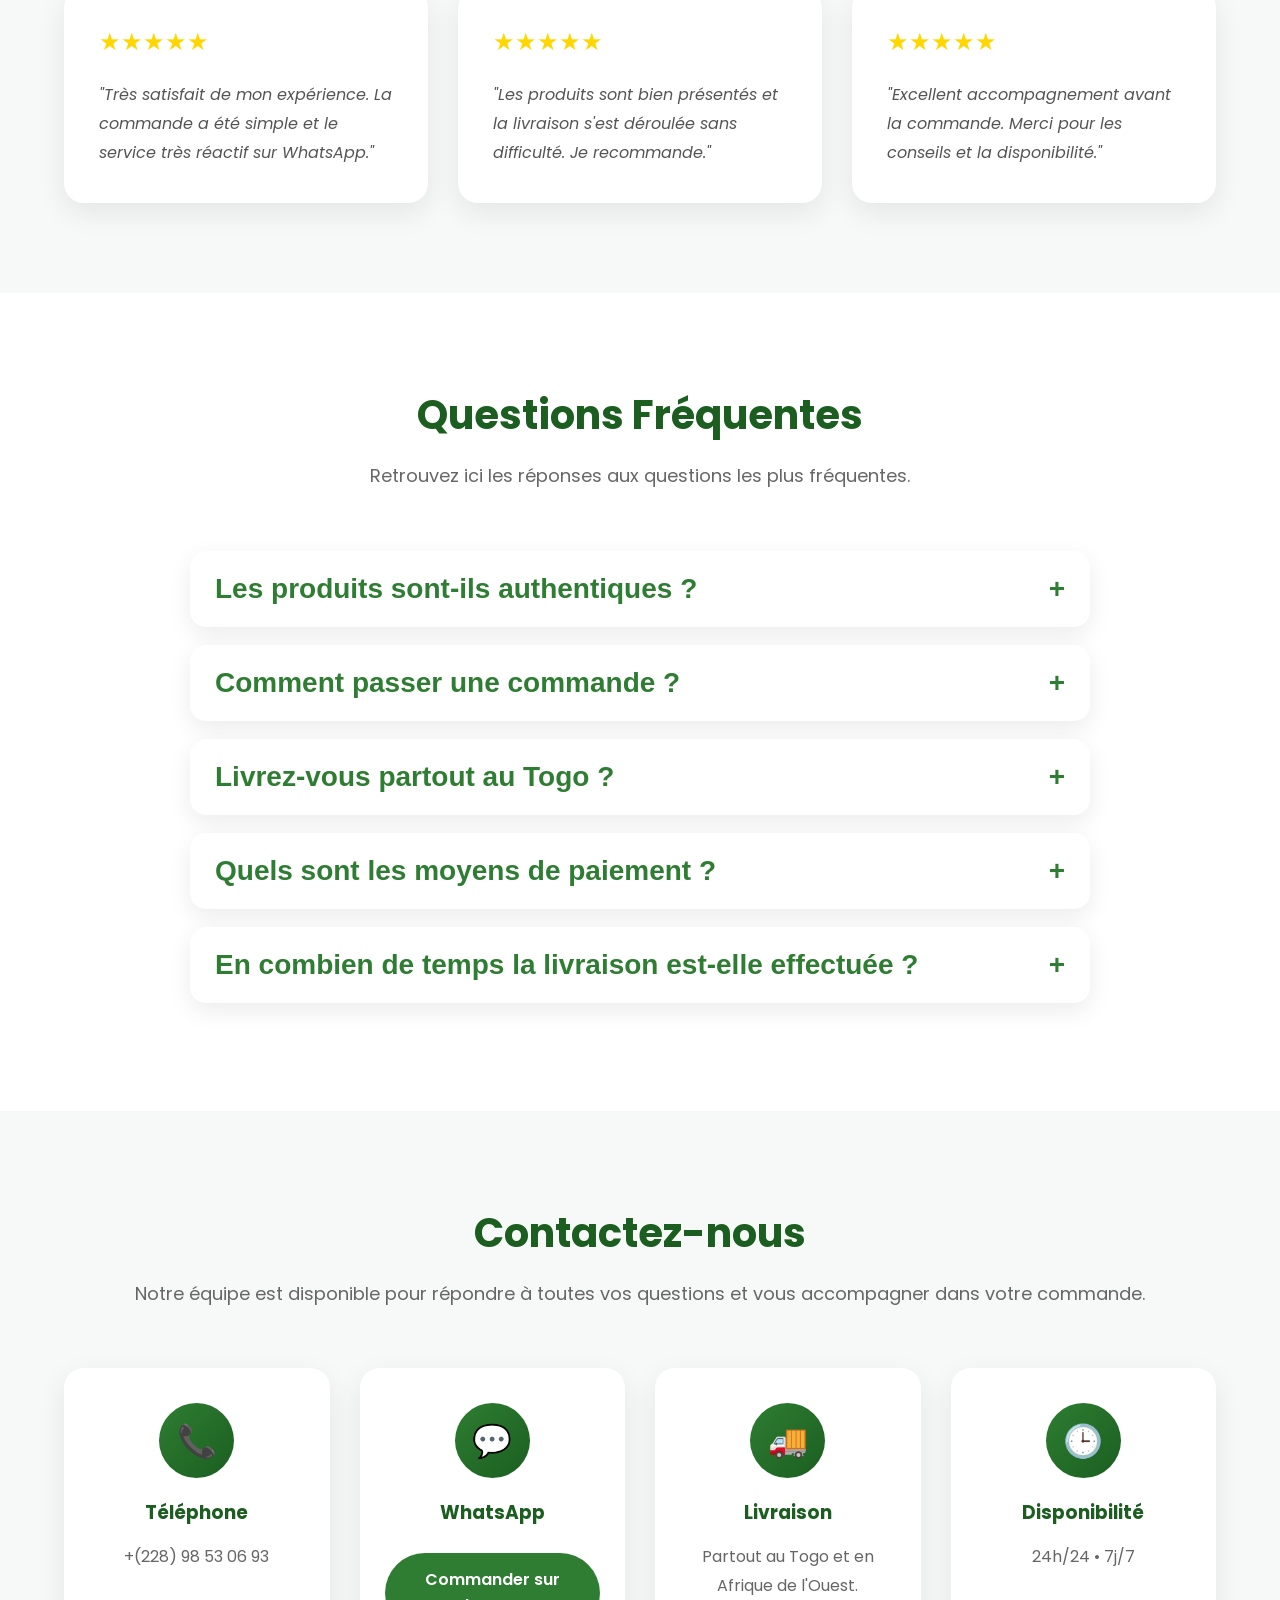
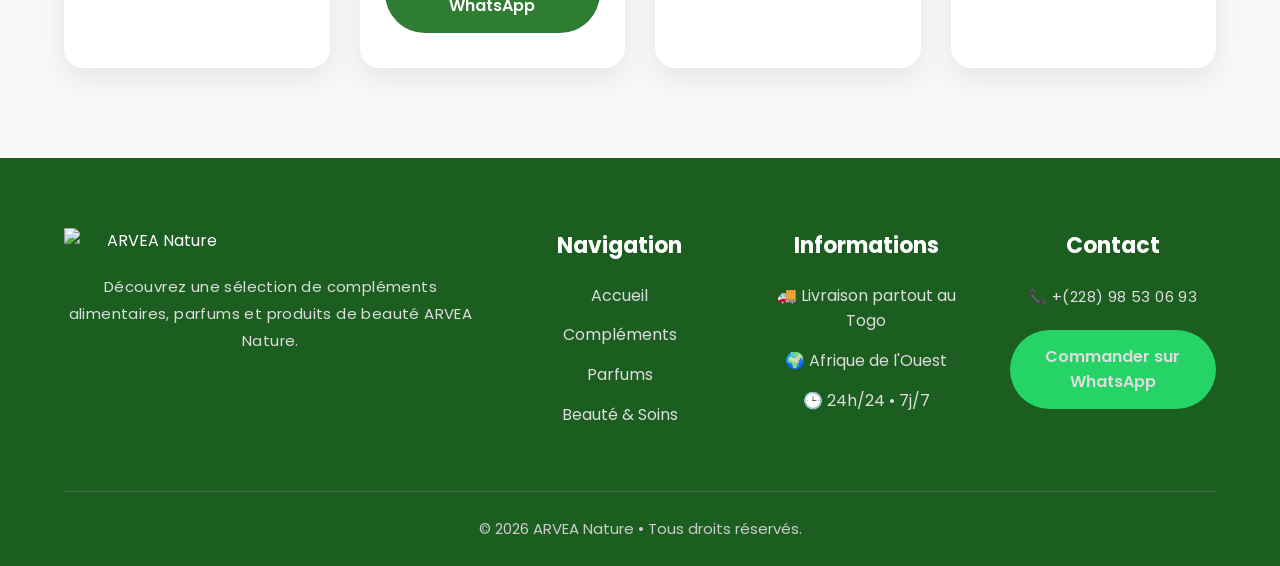
==== commit 6f6424dd: "Enhance FAQ section with clearer content Updated FAQ section with improved questions and answers." ====
--- a/index.html
+++ b/index.html
@@ -631,11 +631,11 @@
     </div>
 
 </section>
-    <!-- ========================= -->
+  <!-- ========================= -->
 <!-- FAQ -->
 <!-- ========================= -->
 
-<section class="faq">
+<section class="faq" id="faq">
 
     <div class="container">
 
@@ -644,97 +644,117 @@
             <h2>Questions Fréquentes</h2>
 
             <p>
-
                 Retrouvez ici les réponses aux questions les plus fréquentes.
-
             </p>
 
         </div>
 
         <div class="faq-container">
 
+            <!-- Question 1 -->
+
             <div class="faq-item">
 
                 <button class="faq-question">
 
-                    Les produits sont-ils authentiques ?
-
-                    <span>+</span>
+                    <span>Les produits sont-ils authentiques ?</span>
+
+                    <span class="faq-icon">+</span>
 
                 </button>
 
                 <div class="faq-answer">
 
                     <p>
-
-                        Oui. Nous proposons uniquement des produits ARVEA Nature officiels.
-
+                        Oui. Tous nos produits sont des produits officiels ARVEA Nature, garantissant qualité, efficacité et authenticité.
                     </p>
 
                 </div>
 
             </div>
 
+            <!-- Question 2 -->
+
             <div class="faq-item">
 
                 <button class="faq-question">
 
-                    Comment passer une commande ?
-
-                    <span>+</span>
+                    <span>Comment passer une commande ?</span>
+
+                    <span class="faq-icon">+</span>
 
                 </button>
 
                 <div class="faq-answer">
 
                     <p>
-
-                        Cliquez sur le bouton « Commander » ou contactez-nous directement sur WhatsApp.
-
+                        Cliquez simplement sur le bouton <strong>Commander sur WhatsApp</strong> situé sous le produit souhaité. Votre message sera automatiquement préparé.
                     </p>
 
                 </div>
 
             </div>
 
+            <!-- Question 3 -->
+
             <div class="faq-item">
 
                 <button class="faq-question">
 
-                    Livrez-vous partout au Togo ?
-
-                    <span>+</span>
+                    <span>Livrez-vous partout au Togo ?</span>
+
+                    <span class="faq-icon">+</span>
 
                 </button>
 
                 <div class="faq-answer">
 
                     <p>
-
-                        Oui, nous livrons partout au Togo selon les modalités disponibles.
-
+                        Oui. Nous assurons la livraison partout au Togo ainsi que dans plusieurs pays d'Afrique de l'Ouest.
                     </p>
 
                 </div>
 
             </div>
 
+            <!-- Question 4 -->
+
             <div class="faq-item">
 
                 <button class="faq-question">
 
-                    Quels sont les moyens de paiement ?
-
-                    <span>+</span>
+                    <span>Quels sont les moyens de paiement ?</span>
+
+                    <span class="faq-icon">+</span>
 
                 </button>
 
                 <div class="faq-answer">
 
                     <p>
-
-                        Les modalités de paiement sont communiquées lors de la commande sur WhatsApp.
-
+                        Les modalités de paiement vous sont communiquées lors de la confirmation de votre commande sur WhatsApp.
+                    </p>
+
+                </div>
+
+            </div>
+
+            <!-- Question 5 -->
+
+            <div class="faq-item">
+
+                <button class="faq-question">
+
+                    <span>En combien de temps la livraison est-elle effectuée ?</span>
+
+                    <span class="faq-icon">+</span>
+
+                </button>
+
+                <div class="faq-answer">
+
+                    <p>
+                        Les délais varient selon votre localité. Notre équipe vous informe du délai exact dès la validation de votre commande.
                     </p>
 
                 </div>
--- a/style.css
+++ b/style.css
@@ -1338,124 +1338,6 @@
 }
 
 /* =====================================================
-   FAQ
-===================================================== */
-
-.faq{
-
-    padding:90px 0;
-
-    background:#ffffff;
-
-}
-
-.faq-container{
-
-    max-width:900px;
-
-    margin:50px auto 0;
-
-}
-
-.faq-item{
-
-    background:#fff;
-
-    border-radius:16px;
-
-    margin-bottom:18px;
-
-    box-shadow:0 8px 25px rgba(0,0,0,.08);
-
-    overflow:hidden;
-
-}
-
-.faq-question{
-
-    width:100%;
-
-    background:none;
-
-    border:none;
-
-    padding:22px 25px;
-
-    display:flex;
-
-    justify-content:space-between;
-
-    align-items:center;
-
-    cursor:pointer;
-
-    font-size:18px;
-
-    font-weight:600;
-
-    color:var(--green-dark);
-
-}
-
-.faq-question span{
-
-    font-size:28px;
-
-    color:var(--green);
-
-}
-
-.faq-answer{
-
-    max-height:0;
-
-    overflow:hidden;
-
-    transition:max-height .35s ease;
-
-}
-
-.faq-answer p{
-
-    padding:0 25px 25px;
-
-    color:#555;
-
-    line-height:1.8;
-
-}
-
-.faq-item.active .faq-answer{
-
-    max-height:200px;
-
-}
-
-.faq-item.active .faq-question span{
-
-    transform:rotate(45deg);
-
-}
-
-@media(max-width:768px){
-
-    .faq{
-
-        padding:70px 0;
-
-    }
-
-    .faq-question{
-
-        font-size:16px;
-
-        padding:18px 20px;
-
-    }
-
-}
-
-/* =====================================================
    CONTACT
 ===================================================== */
 
@@ -1882,3 +1764,191 @@
     }
 
 }
+
+/* =====================================================
+   MENU MOBILE PREMIUM
+===================================================== */
+
+.mobile-menu{
+
+    position:fixed;
+
+    top:0;
+
+    right:-320px;
+
+    width:300px;
+
+    height:100%;
+
+    background:#fff;
+
+    z-index:9999;
+
+    transition:.35s;
+
+    box-shadow:-5px 0 30px rgba(0,0,0,.15);
+
+    padding:25px;
+
+}
+
+.mobile-menu.active{
+
+    right:0;
+
+}
+
+.mobile-header{
+
+    display:flex;
+
+    justify-content:space-between;
+
+    align-items:center;
+
+    margin-bottom:35px;
+
+}
+
+.mobile-header span{
+
+    font-size:22px;
+
+    font-weight:700;
+
+    color:var(--green-dark);
+
+}
+
+.close-menu{
+
+    background:none;
+
+    border:none;
+
+    font-size:28px;
+
+    cursor:pointer;
+
+}
+
+.mobile-menu ul{
+
+    display:flex;
+
+    flex-direction:column;
+
+    gap:22px;
+
+}
+
+.mobile-menu a{
+
+    font-size:18px;
+
+    font-weight:600;
+
+    color:#333;
+
+}
+
+.overlay{
+
+    position:fixed;
+
+    inset:0;
+
+    background:rgba(0,0,0,.45);
+
+    opacity:0;
+
+    visibility:hidden;
+
+    transition:.35s;
+
+    z-index:9998;
+
+}
+
+.overlay.active{
+
+    opacity:1;
+
+    visibility:visible;
+
+}
+
+@media(min-width:992px){
+
+    .mobile-menu,
+
+    .overlay{
+
+        display:none;
+
+    }
+
+}
+
+/* ===========================
+   FAQ
+=========================== */
+
+.faq{
+    padding:90px 0;
+    background:#fff;
+}
+
+.faq-container{
+    max-width:900px;
+    margin:50px auto 0;
+}
+
+.faq-item{
+    background:#fff;
+    border-radius:16px;
+    margin-bottom:18px;
+    box-shadow:0 8px 25px rgba(0,0,0,.08);
+    overflow:hidden;
+}
+
+.faq-question{
+    width:100%;
+    background:none;
+    border:none;
+    padding:22px 25px;
+    display:flex;
+    justify-content:space-between;
+    align-items:center;
+    cursor:pointer;
+    font-size:18px;
+    font-weight:600;
+    color:var(--green-dark);
+}
+
+.faq-question span{
+    font-size:28px;
+    color:var(--green);
+    transition:.3s;
+}
+
+.faq-answer{
+    max-height:0;
+    overflow:hidden;
+    transition:max-height .35s ease;
+}
+
+.faq-answer p{
+    padding:0 25px 25px;
+    color:#555;
+    line-height:1.8;
+}
+
+.faq-item.active .faq-answer{
+    max-height:300px;
+}
+
+.faq-item.active .faq-question span{
+    transform:rotate(45deg);
+}
